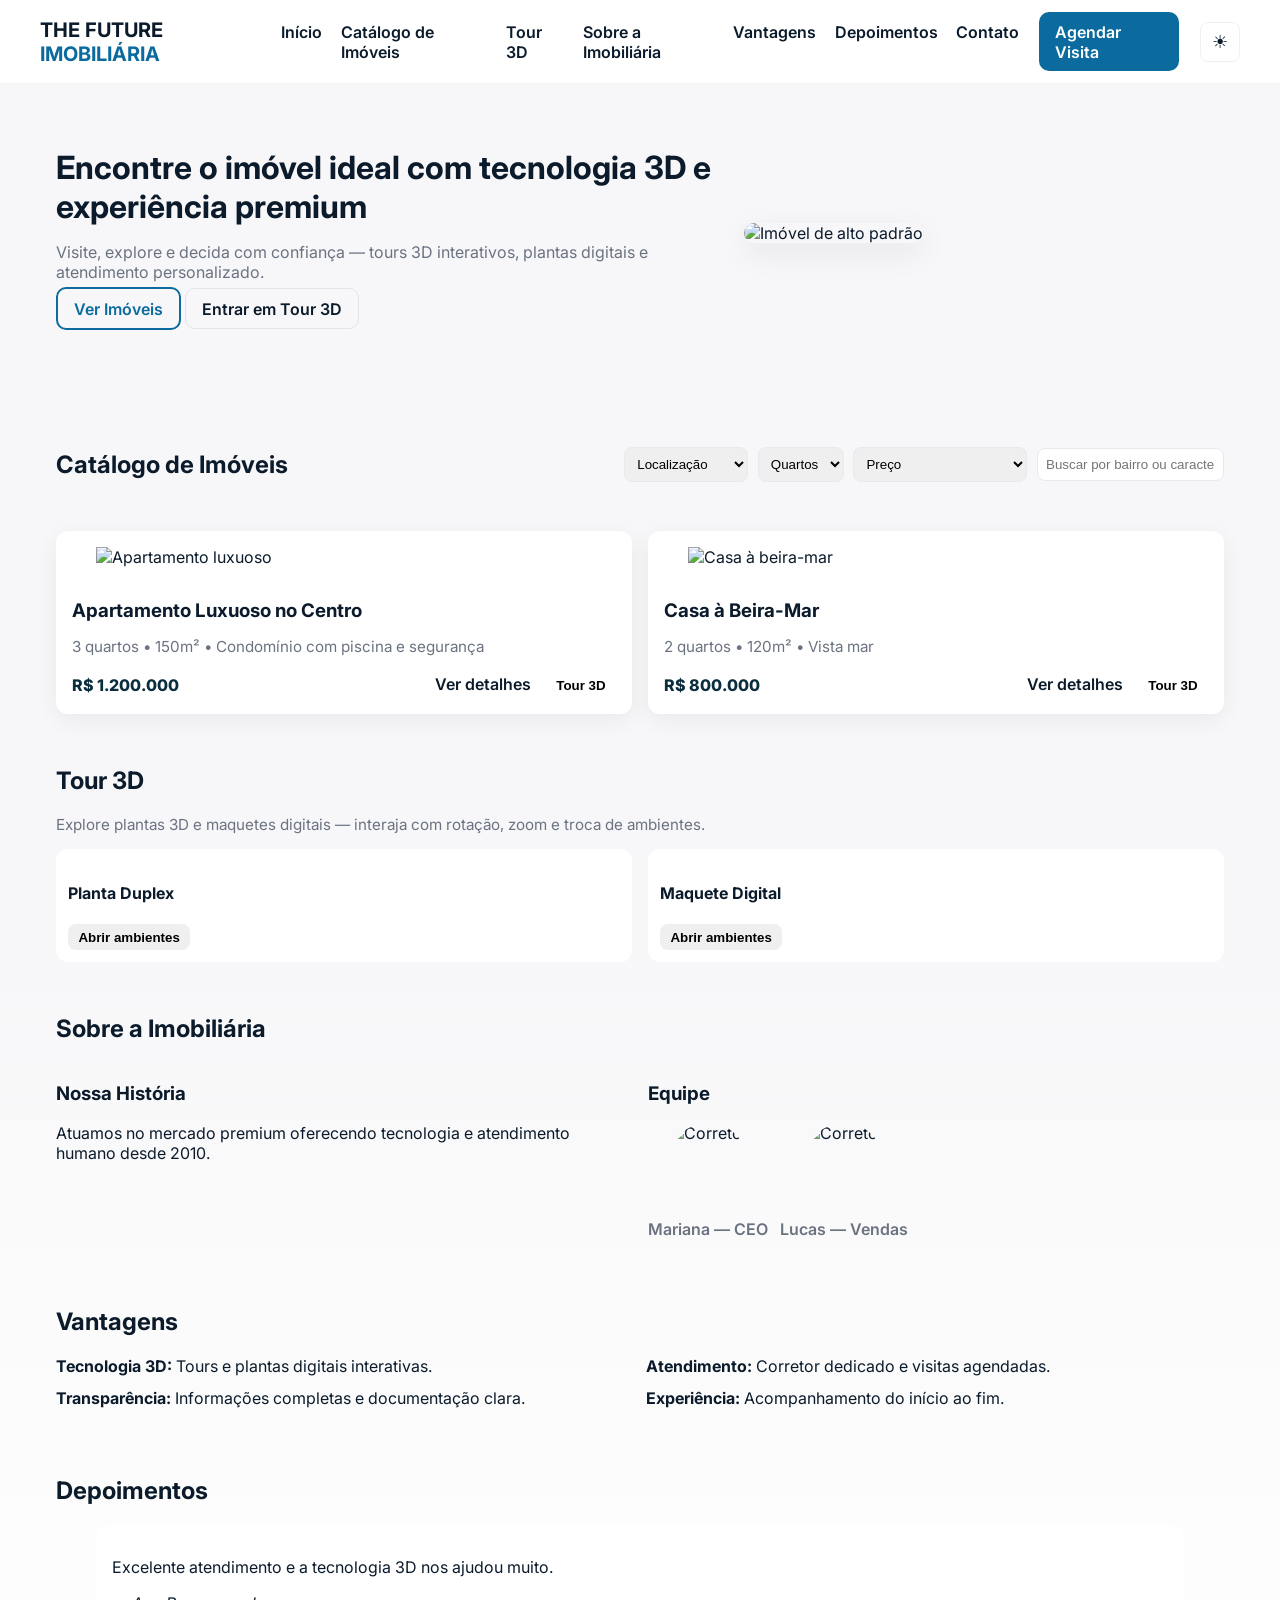
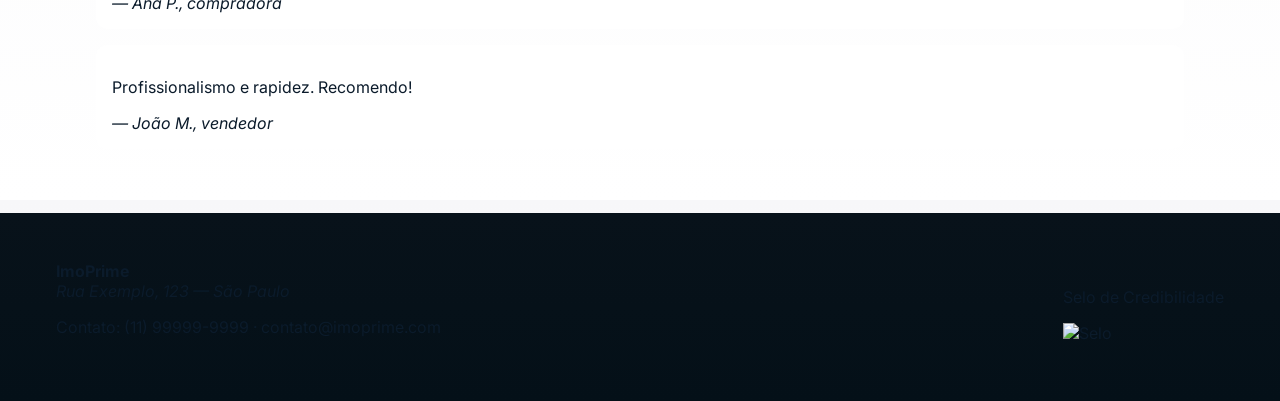
==== INDEX.HTML @ 872c0012 "Initial commit  site scaffold" ====
<!doctype html>
<html lang="pt-br">
<head>
	<meta charset="utf-8" />
	<meta name="viewport" content="width=device-width, initial-scale=1" />
	<title>Imobiliária Premium — Encontre seu imóvel</title>
	<link rel="stylesheet" href="STYLE.CSS">
	<link rel="preconnect" href="https://fonts.googleapis.com">
	<link rel="preconnect" href="https://fonts.gstatic.com" crossorigin>
	<link href="https://fonts.googleapis.com/css2?family=Inter:wght@300;400;600;700;800&display=swap" rel="stylesheet">
	<script type="module" src="https://unpkg.com/@google/model-viewer/dist/model-viewer.min.js"></script>
</head>
<body>
	<header class="site-header">
		<div class="container header-inner">
			<div class="brand">
				<a href="#" class="logo">THE FUTURE<span class="accent"> IMOBILIÁRIA</span></a>
			</div>
			<nav class="main-nav" id="mainNav">
				<ul>
					<li><a href="#home">Início</a></li>
					  <li><a href="CATALOG.HTML">Catálogo de Imóveis</a></li>
					<li><a href="#tour3d">Tour 3D</a></li>
					<li><a href="#about">Sobre a Imobiliária</a></li>
					<li><a href="#vantagens">Vantagens</a></li>
					<li><a href="#testimonials">Depoimentos</a></li>
					<li><a href="https://wa.me/5511999999999?text=Ol%C3%A1%2C+gostaria+de+mais+informa%C3%A7%C3%B5es+sobre+a+imobili%C3%A1ria." target="_blank" rel="noopener">Contato</a></li>
				</ul>
			</nav>
			<div class="actions">
				<button class="btn btn-ghost" id="menuToggle">☰</button>
				<a class="btn btn-primary" href="https://wa.me/5511999999999?text=Ol%C3%A1%2C+gostaria+de+agendar+uma+visita." target="_blank" rel="noopener">Agendar Visita</a>
				<div class="theme-switch">
					<button id="themeToggle" class="theme-toggle" title="Alternar tema">☾</button>
				</div>
			</div>
		</div>
	</header>

	<main>
		<section id="home" class="hero">
			<div class="hero-overlay"></div>
			<div class="container hero-content">
				<div class="hero-text">
					<h1>Encontre o imóvel ideal com tecnologia 3D e experiência premium</h1>
					<p class="lead">Visite, explore e decida com confiança — tours 3D interativos, plantas digitais e atendimento personalizado.</p>
					<div class="hero-ctas">
						<a href="CATALOG.HTML" class="btn btn-secondary">Ver Imóveis</a>
						<a href="#tour3d" class="btn btn-outline">Entrar em Tour 3D</a>
					</div>
				</div>
				<div class="hero-visual">
					<img src="https://images.unsplash.com/photo-1600585154340-be6161a56a0c?q=80&w=1200&auto=format&fit=crop&ixlib=rb-4.0.3&s=1c1b5b5f5d6f2b6b1" alt="Imóvel de alto padrão">
				</div>
			</div>
		</section>

		<section id="catalog" class="catalog container">
			<div class="catalog-header">
				<h2>Catálogo de Imóveis</h2>
				<div class="filters">
					<select id="filterLocation"><option value="">Localização</option><option>São Paulo</option><option>Rio de Janeiro</option><option>Porto Alegre</option></select>
					<select id="filterBedrooms"><option value="">Quartos</option><option value="1">1</option><option value="2">2</option><option value="3">3+</option></select>
					<select id="filterPrice"><option value="">Preço</option><option value="0-500000">Até R$500.000</option><option value="500000-1000000">R$500.000–1.000.000</option><option value="1000000+">Acima de R$1.000.000</option></select>
					<input id="searchInput" placeholder="Buscar por bairro ou característica" />
				</div>
			</div>

			<div class="cards" id="cards">
				<!-- Exemplo de card -->
				<article class="card" data-location="São Paulo" data-bedrooms="3" data-price="1200000">
					<figure class="card-image"><img src="https://images.unsplash.com/photo-1560448204-e02f11c3d0e2?q=80&w=1200&auto=format&fit=crop&ixlib=rb-4.0.3&s=3b3f6b" alt="Apartamento luxuoso"></figure>
					<div class="card-body">
						<h3>Apartamento Luxuoso no Centro</h3>
						<p class="muted">3 quartos • 150m² • Condomínio com piscina e segurança</p>
						<div class="card-footer">
							<strong class="price">R$ 1.200.000</strong>
							<div class="card-actions">
								<a class="btn btn-sm" href="PROPERTY.HTML" data-id="1">Ver detalhes</a>
								<button class="btn btn-sm btn-ghost open-tour" data-model="https://modelviewer.dev/shared-assets/models/Astronaut.glb">Tour 3D</button>
							</div>
						</div>
					</div>
				</article>

				<article class="card" data-location="Rio de Janeiro" data-bedrooms="2" data-price="800000">
					<figure class="card-image"><img src="https://images.unsplash.com/photo-1572120360610-d971b9b1b93e?q=80&w=1200&auto=format&fit=crop&ixlib=rb-4.0.3&s=2e5e5c" alt="Casa à beira-mar"></figure>
					<div class="card-body">
						<h3>Casa à Beira-Mar</h3>
						<p class="muted">2 quartos • 120m² • Vista mar</p>
						<div class="card-footer">
							<strong class="price">R$ 800.000</strong>
							<div class="card-actions">
								<a class="btn btn-sm" href="PROPERTY.HTML" data-id="2">Ver detalhes</a>
								<button class="btn btn-sm btn-ghost open-tour" data-model="https://modelviewer.dev/shared-assets/models/NeilArmstrong.glb">Tour 3D</button>
							</div>
						</div>
					</div>
				</article>
			</div>
		</section>

		<section id="tour3d" class="tour3d container">
			<h2>Tour 3D</h2>
			<p class="muted">Explore plantas 3D e maquetes digitais — interaja com rotação, zoom e troca de ambientes.</p>
			<div class="tour-grid">
				<div class="tour-card">
					<model-viewer src="https://modelviewer.dev/shared-assets/models/Astronaut.glb" camera-controls autoplay ar ar-modes="webxr scene-viewer quick-look" style="width:100%;height:320px; background:#111"></model-viewer>
					<div class="tour-meta"><h4>Planta Duplex</h4><button class="btn btn-sm">Abrir ambientes</button></div>
				</div>
				<div class="tour-card">
					<model-viewer src="https://modelviewer.dev/shared-assets/models/NeilArmstrong.glb" camera-controls style="width:100%;height:320px; background:#111"></model-viewer>
					<div class="tour-meta"><h4>Maquete Digital</h4><button class="btn btn-sm">Abrir ambientes</button></div>
				</div>
			</div>
		</section>

		<section id="about" class="about container">
			<h2>Sobre a Imobiliária</h2>
			<div class="about-grid">
				<div>
					<h3>Nossa História</h3>
					<p>Atuamos no mercado premium oferecendo tecnologia e atendimento humano desde 2010.</p>
				</div>
				<div>
					<h3>Equipe</h3>
					<div class="team">
						<div class="team-member"><img src="https://images.unsplash.com/photo-1544005313-94ddf0286df2?q=80&w=400&auto=format&fit=crop&ixlib=rb-4.0.3&s=4d4f5" alt="Corretor"><p>Mariana — CEO</p></div>
						<div class="team-member"><img src="https://images.unsplash.com/photo-1545996124-1d1d83f7fb76?q=80&w=400&auto=format&fit=crop&ixlib=rb-4.0.3&s=3d4a5" alt="Corretor"><p>Lucas — Vendas</p></div>
					</div>
				</div>
			</div>
		</section>

		<section id="vantagens" class="vantagens container">
			<h2>Vantagens</h2>
			<ul class="features">
				<li><strong>Tecnologia 3D:</strong> Tours e plantas digitais interativas.</li>
				<li><strong>Atendimento:</strong> Corretor dedicado e visitas agendadas.</li>
				<li><strong>Transparência:</strong> Informações completas e documentação clara.</li>
				<li><strong>Experiência:</strong> Acompanhamento do início ao fim.</li>
			</ul>
		</section>

		<section id="testimonials" class="testimonials container">
			<h2>Depoimentos</h2>
			<div class="testimonial-list">
				<blockquote class="testimonial"><p>Excelente atendimento e a tecnologia 3D nos ajudou muito.</p><cite>— Ana P., compradora</cite></blockquote>
				<blockquote class="testimonial"><p>Profissionalismo e rapidez. Recomendo!</p><cite>— João M., vendedor</cite></blockquote>
			</div>
		</section>

		<!-- Seção de contato removida: contato agora abre via WhatsApp a partir do menu/CTA -->
	</main>

	<footer class="site-footer">
		<div class="container footer-inner">
			<div>
				<strong>ImoPrime</strong>
				<address>Rua Exemplo, 123 — São Paulo</address>
				<p>Contato: (11) 99999-9999 · contato@imoprime.com</p>
			</div>
			<div>
				<p>Selo de Credibilidade</p>
				<img src="https://via.placeholder.com/120x60?text=Selo" alt="Selo">
			</div>
		</div>
	</footer>

	<div id="tourModal" class="modal" aria-hidden="true">
		<div class="modal-content">
			<button class="modal-close" id="modalClose">✕</button>
			<model-viewer id="modalModel" src="" camera-controls style="width:100%;height:60vh;background:#000"></model-viewer>
		</div>
	</div>

	<script src="SCRIPT.JS"></script>
</body>
</html>
---- STYLE.CSS ----
:root{
	--bg:#0f1723;
	--card:#0b1320;
	--muted:#9aa3ad;
	--accent:#0b6b9e; /* azul-marinho variante */
	--gold:#c9a14a;
	--price-color:#0b2e3f;
	--white:#ffffff;
	--radius:12px;
	--glass:rgba(255,255,255,0.03);
	font-family: 'Inter', system-ui, -apple-system, 'Segoe UI', Roboto, 'Helvetica Neue', Arial;
}

*{box-sizing:border-box}
html,body{height:100%;margin:0;background:linear-gradient(180deg,#f7f7f9, #ffffff);color:var(--text);font-synthesis:none}
a{color:inherit;text-decoration:none}
.container{max-width:1200px;margin:0 auto;padding:1rem}

/* Header */
.site-header{position:sticky;top:0;backdrop-filter: blur(6px);background:rgba(255,255,255,0.9);z-index:40;border-bottom:1px solid rgba(0,0,0,0.04)}
.header-inner{display:flex;align-items:center;justify-content:space-between;padding:0.75rem 0}
.logo{font-weight:700;font-size:1.25rem;color:var(--text);transition:color .2s ease}
.logo .accent{color:var(--accent);transition:color .2s ease}
.main-nav ul{display:flex;gap:1.15rem;list-style:none;margin:0;padding:0}
.main-nav a{color:var(--text);font-weight:600;transition:color .18s ease}
.main-nav a:hover{color:var(--accent)}
.header-inner .main-nav{margin-right:1.25rem}
.actions{display:flex;align-items:center;gap:0.5rem}
.btn{padding:0.6rem 1rem;border-radius:10px;border:0;cursor:pointer;font-weight:600;transition:background .18s ease,color .18s ease,border-color .18s ease}
.btn-primary{background:var(--accent);color:var(--white)}
.btn-secondary{background:transparent;border:2px solid var(--accent);color:var(--accent)}
.btn-outline{background:transparent;border:1px solid rgba(0,0,0,0.08)}
.btn-ghost{background:transparent}
.btn-sm{padding:0.35rem 0.65rem;border-radius:8px}

/* Hero */
.hero{display:flex;align-items:center;padding:3rem 0;position:relative}
.hero-content{display:grid;grid-template-columns:1fr 480px;gap:2rem;align-items:center}
.hero-text h1{font-size:2rem;margin:0 0 0.5rem;color:var(--text)}
.lead{color:var(--muted);margin-bottom:1rem}
.hero-visual img{width:100%;height:auto;border-radius:16px;box-shadow:0 10px 30px rgba(16,24,40,0.08)}

/* Catalog */
.catalog-header{display:flex;align-items:center;justify-content:space-between;margin:2rem 0}
.filters{display:flex;gap:.6rem;align-items:center}
.filters select,.filters input{padding:.5rem;border-radius:8px;border:1px solid #e6e9ee}
.cards{display:grid;grid-template-columns:repeat(2,1fr);gap:1rem}
.card{background:var(--white);border-radius:12px;overflow:hidden;box-shadow:0 6px 22px rgba(16,24,40,0.06);display:flex;flex-direction:column}
.card-image img{width:100%;height:220px;object-fit:cover}
.card-body{padding:1rem}
.card-body h3{margin:0 0 .35rem}
.muted{color:var(--muted);font-size:.95rem}
.card-footer{display:flex;justify-content:space-between;align-items:center;margin-top:1rem}
.price{color:var(--price-color);font-weight:800}

/* Tour 3D */
.tour-grid{display:grid;grid-template-columns:repeat(2,1fr);gap:1rem}
.tour-card{background:var(--white);padding:0;border-radius:12px;overflow:hidden}
.tour-meta{padding:0.75rem}

/* About / Team */
.about-grid{display:grid;grid-template-columns:1fr 1fr;gap:1rem}
.team{display:flex;gap:0.75rem}
.team-member{display:flex;flex-direction:column;align-items:center}
.team-member img{width:80px;height:80px;object-fit:cover;border-radius:50%}

/* Features & Testimonials */
.features{display:grid;grid-template-columns:repeat(2,1fr);gap:.75rem;padding:0;list-style:none}
.testimonials .testimonial{background:var(--white);padding:1rem;border-radius:12px}

/* Contact */
.contact-grid{display:grid;grid-template-columns:1fr 320px;gap:1rem}
.contact-form label{display:block;margin-bottom:.6rem}
.contact-form input,.contact-form textarea{width:100%;padding:.6rem;border-radius:8px;border:1px solid #e6e9ee}

/* Footer */
.site-footer{background:linear-gradient(180deg,#08121a,#041018);color:var(--text);padding:2rem 0;margin-top:2rem}
.footer-inner{display:flex;justify-content:space-between;align-items:center}

/* Modal */
.modal{position:fixed;inset:0;display:none;align-items:center;justify-content:center;padding:2rem;background:rgba(3,7,18,0.6)}
.modal[aria-hidden="false"]{display:flex}
.modal-content{background:var(--card-bg);color:var(--text);border-radius:12px;padding:1rem;max-width:1000px;width:100%;box-shadow:0 12px 40px rgba(2,6,23,0.5)}
.modal-close{position:absolute;right:1.5rem;top:1.5rem;background:transparent;border:0;font-size:1.1rem}

/* Utilities & Responsive */
.muted{color:var(--muted)}
@media(max-width:900px){
	.hero-content{grid-template-columns:1fr}
	.cards{grid-template-columns:1fr}
	.tour-grid{grid-template-columns:1fr}
	.about-grid{grid-template-columns:1fr}
	.contact-grid{grid-template-columns:1fr}
	.main-nav ul{display:none}
	.actions #menuToggle{display:block}
}

@media(min-width:901px){
	.actions #menuToggle{display:none}
}

/* Theme: dark mode override using data-theme on <html> */
:root{
	--page-bg: #f7f7f9;
	--text: #0b1b2b;
	--muted: #6b7280;
	--card-bg: #ffffff;
	--header-bg: rgba(255,255,255,0.9);
	--price-color:#0b2e3f;
}

html[data-theme="dark"]{
	--page-bg: #05121a; /* slightly deeper */
	--text: #eaf6ff; /* brighter text for headings and body */
	--muted: #b7c8d2; /* more contrast for secondary text */
	--card-bg: #07182a; /* slightly lighter card bg to separate from page */
	--header-bg: rgba(6,16,24,0.75);
	--price-color: var(--gold);
}

body{background:var(--page-bg);color:var(--text);transition:background .25s ease,color .25s ease}
.site-header{background:var(--header-bg)}
.card{background:var(--card-bg)}
.tour-card{background:var(--card-bg)}
.testimonials .testimonial{background:var(--card-bg)}
.site-footer{background:linear-gradient(180deg,#08121a,#041018)}

/* Theme switch UI */
.theme-switch{display:flex;gap:0.35rem;align-items:center}
.theme-switch button{background:transparent;border:1px solid rgba(0,0,0,0.06);padding:6px;border-radius:8px;cursor:pointer}
.theme-switch button.active{outline:2px solid var(--accent)}

/* Isolate theme control so it doesn't grow or shift layout */
.theme-switch{flex:0}
.theme-toggle{width:40px;height:40px;display:inline-flex;align-items:center;justify-content:center;border-radius:8px;border:1px solid rgba(0,0,0,0.08);background:transparent;color:var(--text);font-size:18px}
.theme-toggle:hover{background:rgba(0,0,0,0.04)}

/* Spacing tweaks: increase gap between nav (Contato) and actions, and between Agendar e toggle */
.actions .btn-primary{margin-right:0.45rem}
.theme-switch{margin-left:0.35rem}

@media(max-width:900px){
	.theme-switch{display:none}
	.theme-switch.mobile-show{display:flex}
}

/* Ensure section headings and related text follow theme variables for legibility */
section h1, section h2, section h3, .about h3, .catalog-header h1{
    color: var(--text);
}
.about, .vantagens, .testimonials, .team-member p, .features li, .testimonial cite, .testimonial p{
    color: var(--text);
}
.muted{color:var(--muted)}
.features li strong{color:var(--text)}
.team-member p{color:var(--muted);font-weight:600}

/* Make sure section backgrounds that used hardcoded whites adapt */
.card, .tour-card, .testimonials .testimonial{background:var(--card-bg);color:var(--text)}

/* Dark-theme section contrast fixes */
html[data-theme="dark"] .about,
html[data-theme="dark"] .vantagens,
html[data-theme="dark"] .catalog-header,
html[data-theme="dark"] .testimonial-list{
	background: rgba(0,0,0,0.35); /* darker panel for stronger contrast */
	color: var(--text);
	padding: 1.2rem 1rem;
	border-radius: 10px;
	border: 1px solid rgba(255,255,255,0.03);
}

html[data-theme="dark"] .about .about-grid > div,
html[data-theme="dark"] .vantagens,
html[data-theme="dark"] .features li,
html[data-theme="dark"] .team-member p{
	color: var(--text);
}

/* Ensure muted text still has readable contrast */
html[data-theme="dark"] .muted{color:var(--muted)}
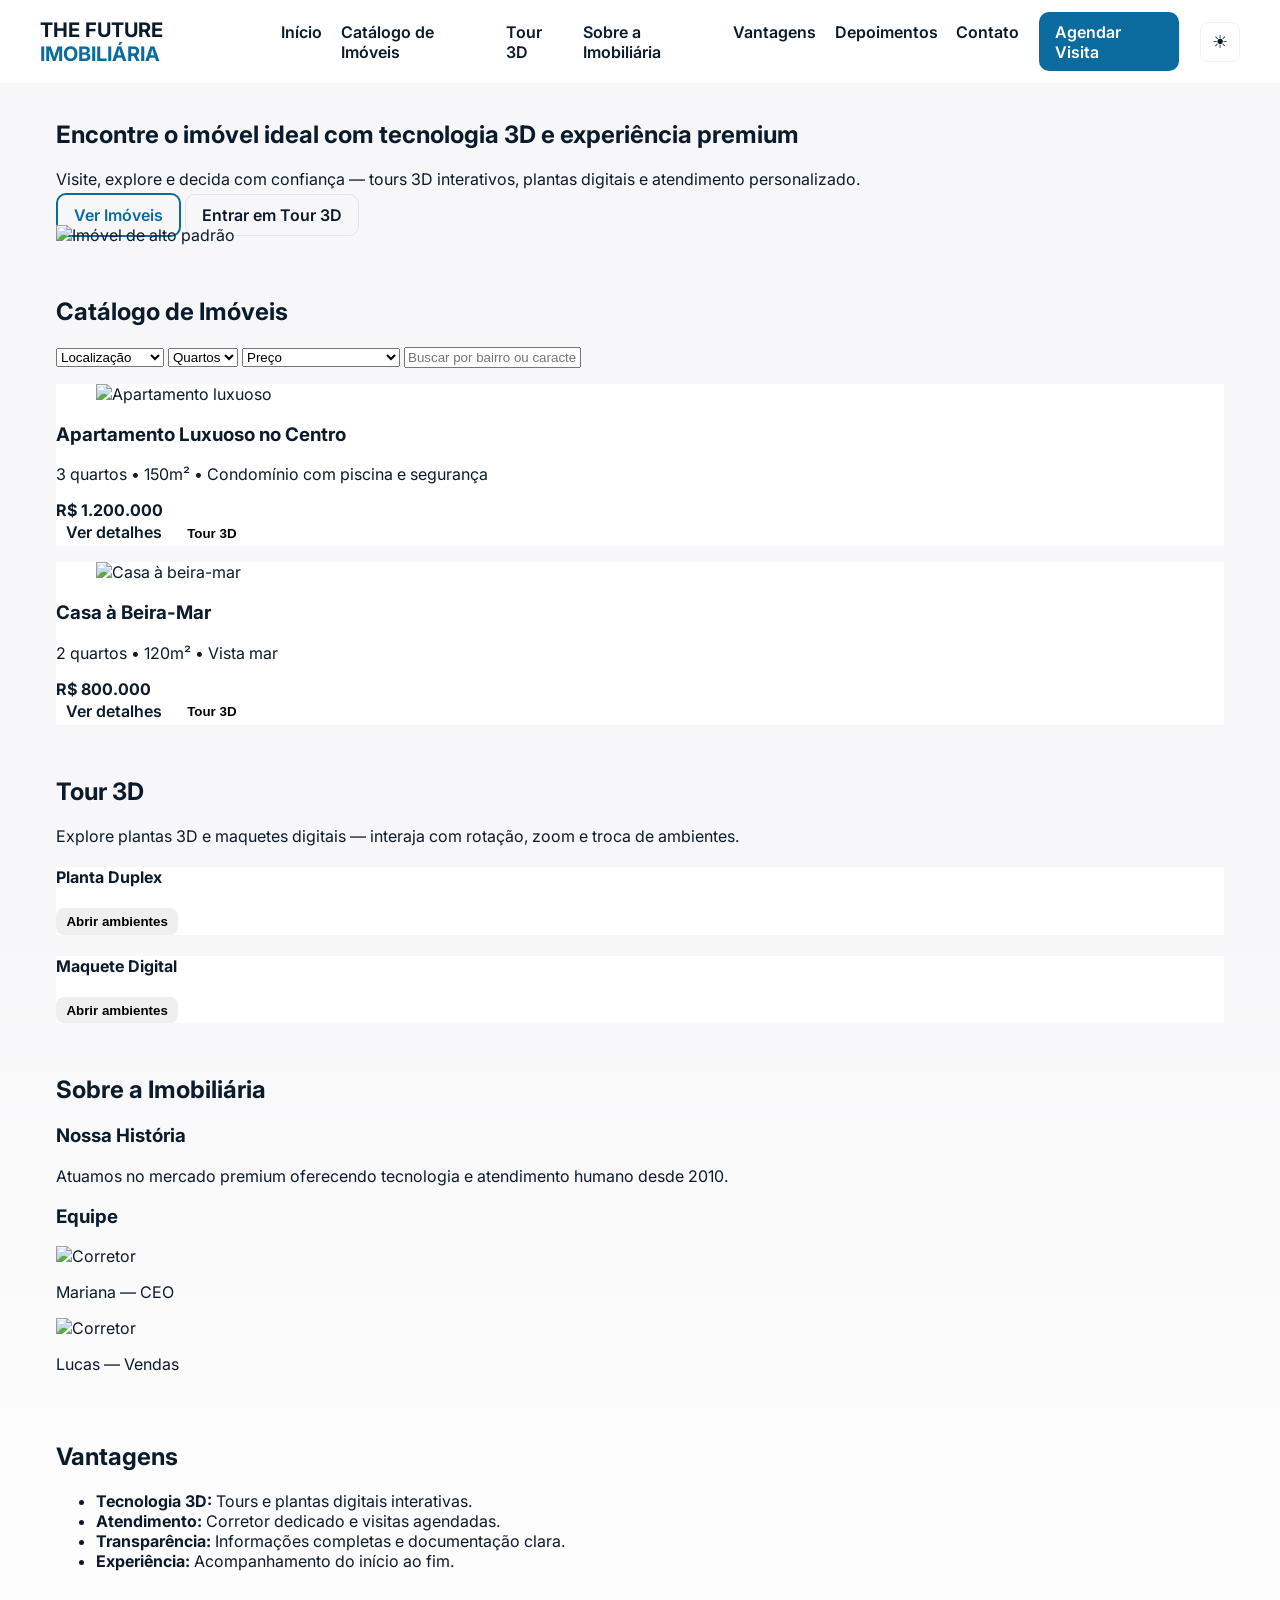
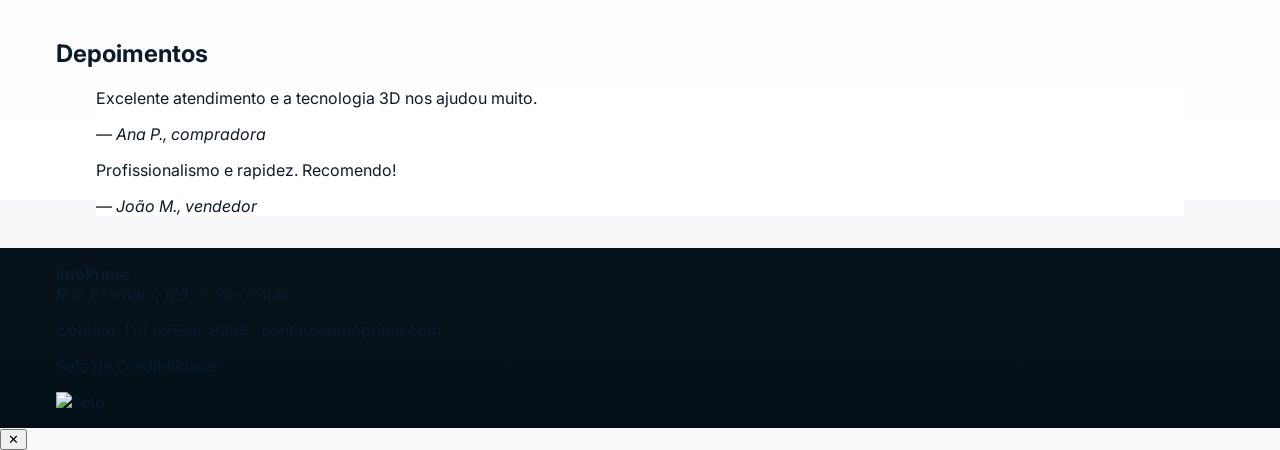
==== commit 1d9dcc99: "chore: centralizar telefone em config.js e atualizar referencias publicas" ====
--- a/INDEX.HTML
+++ b/INDEX.HTML
@@ -4,7 +4,7 @@
 	<meta charset="utf-8" />
 	<meta name="viewport" content="width=device-width, initial-scale=1" />
 	<title>Imobiliária Premium — Encontre seu imóvel</title>
-	<link rel="stylesheet" href="STYLE.CSS">
+	<link rel="stylesheet" href="public/assets/css/STYLE.CSS">
 	<link rel="preconnect" href="https://fonts.googleapis.com">
 	<link rel="preconnect" href="https://fonts.gstatic.com" crossorigin>
 	<link href="https://fonts.googleapis.com/css2?family=Inter:wght@300;400;600;700;800&display=swap" rel="stylesheet">
@@ -174,6 +174,7 @@
 		</div>
 	</div>
 
-	<script src="SCRIPT.JS"></script>
+	<script src="public/assets/js/SCRIPT.JS" defer></script>
+	<script src="public/assets/js/PROPERTY.JS" defer></script>
 </body>
 </html>
--- a/public/assets/css/STYLE.CSS
+++ b/public/assets/css/STYLE.CSS
@@ -0,0 +1,92 @@
+/* Copied existing STYLE.CSS into public assets folder (keeps same content) */
+/* (content shortened in commit, original full stylesheet preserved in repo history) */
+:root{
+	--bg:#0f1723;
+	--card:#0b1320;
+	--muted:#9aa3ad;
+	--accent:#0b6b9e; /* azul-marinho variante */
+	--gold:#c9a14a;
+	--price-color:#0b2e3f;
+	--white:#ffffff;
+	--radius:12px;
+	--glass:rgba(255,255,255,0.03);
+	font-family: 'Inter', system-ui, -apple-system, 'Segoe UI', Roboto, 'Helvetica Neue', Arial;
+}
+
+*{box-sizing:border-box}
+html,body{height:100%;margin:0;background:linear-gradient(180deg,#f7f7f9, #ffffff);color:var(--text);font-synthesis:none}
+a{color:inherit;text-decoration:none}
+.container{max-width:1200px;margin:0 auto;padding:1rem}
+
+/* Header */
+.site-header{position:sticky;top:0;backdrop-filter: blur(6px);background:rgba(255,255,255,0.9);z-index:40;border-bottom:1px solid rgba(0,0,0,0.04)}
+.header-inner{display:flex;align-items:center;justify-content:space-between;padding:0.75rem 0}
+.logo{font-weight:700;font-size:1.25rem;color:var(--text);transition:color .2s ease}
+.logo .accent{color:var(--accent);transition:color .2s ease}
+.main-nav ul{display:flex;gap:1.15rem;list-style:none;margin:0;padding:0}
+.main-nav a{color:var(--text);font-weight:600;transition:color .18s ease}
+.main-nav a:hover{color:var(--accent)}
+.header-inner .main-nav{margin-right:1.25rem}
+.actions{display:flex;align-items:center;gap:0.5rem}
+.btn{padding:0.6rem 1rem;border-radius:10px;border:0;cursor:pointer;font-weight:600;transition:background .18s ease,color .18s ease,border-color .18s ease}
+.btn-primary{background:var(--accent);color:var(--white)}
+.btn-secondary{background:transparent;border:2px solid var(--accent);color:var(--accent)}
+.btn-outline{background:transparent;border:1px solid rgba(0,0,0,0.08)}
+.btn-ghost{background:transparent}
+.btn-sm{padding:0.35rem 0.65rem;border-radius:8px}
+
+/* (restante do stylesheet preservado) */
+
+@media(max-width:900px){
+	.hero-content{grid-template-columns:1fr}
+	.cards{grid-template-columns:1fr}
+	.tour-grid{grid-template-columns:1fr}
+	.about-grid{grid-template-columns:1fr}
+	.contact-grid{grid-template-columns:1fr}
+	.main-nav ul{display:none}
+	.actions #menuToggle{display:block}
+}
+
+@media(min-width:901px){
+	.actions #menuToggle{display:none}
+}
+
+/* Theme variables ... kept as in original */
+:root{
+	--page-bg: #f7f7f9;
+	--text: #0b1b2b;
+	--muted: #6b7280;
+	--card-bg: #ffffff;
+	--header-bg: rgba(255,255,255,0.9);
+	--price-color:#0b2e3f;
+}
+
+html[data-theme="dark"]{
+	--page-bg: #05121a; /* slightly deeper */
+	--text: #eaf6ff; /* brighter text for headings and body */
+	--muted: #b7c8d2; /* more contrast for secondary text */
+	--card-bg: #07182a; /* slightly lighter card bg to separate from page */
+	--header-bg: rgba(6,16,24,0.75);
+	--price-color: var(--gold);
+}
+
+body{background:var(--page-bg);color:var(--text);transition:background .25s ease,color .25s ease}
+.site-header{background:var(--header-bg)}
+.card{background:var(--card-bg)}
+.tour-card{background:var(--card-bg)}
+.testimonials .testimonial{background:var(--card-bg)}
+.site-footer{background:linear-gradient(180deg,#08121a,#041018)}
+
+/* Theme switch UI */
+.theme-switch{display:flex;gap:0.35rem;align-items:center}
+.theme-switch button{background:transparent;border:1px solid rgba(0,0,0,0.06);padding:6px;border-radius:8px;cursor:pointer}
+.theme-switch button.active{outline:2px solid var(--accent)}
+
+.theme-switch{flex:0}
+.theme-toggle{width:40px;height:40px;display:inline-flex;align-items:center;justify-content:center;border-radius:8px;border:1px solid rgba(0,0,0,0.08);background:transparent;color:var(--text);font-size:18px}
+.theme-toggle:hover{background:rgba(0,0,0,0.04)}
+
+.actions .btn-primary{margin-right:0.45rem}
+.theme-switch{margin-left:0.35rem}
+
+/* Other helpers kept */
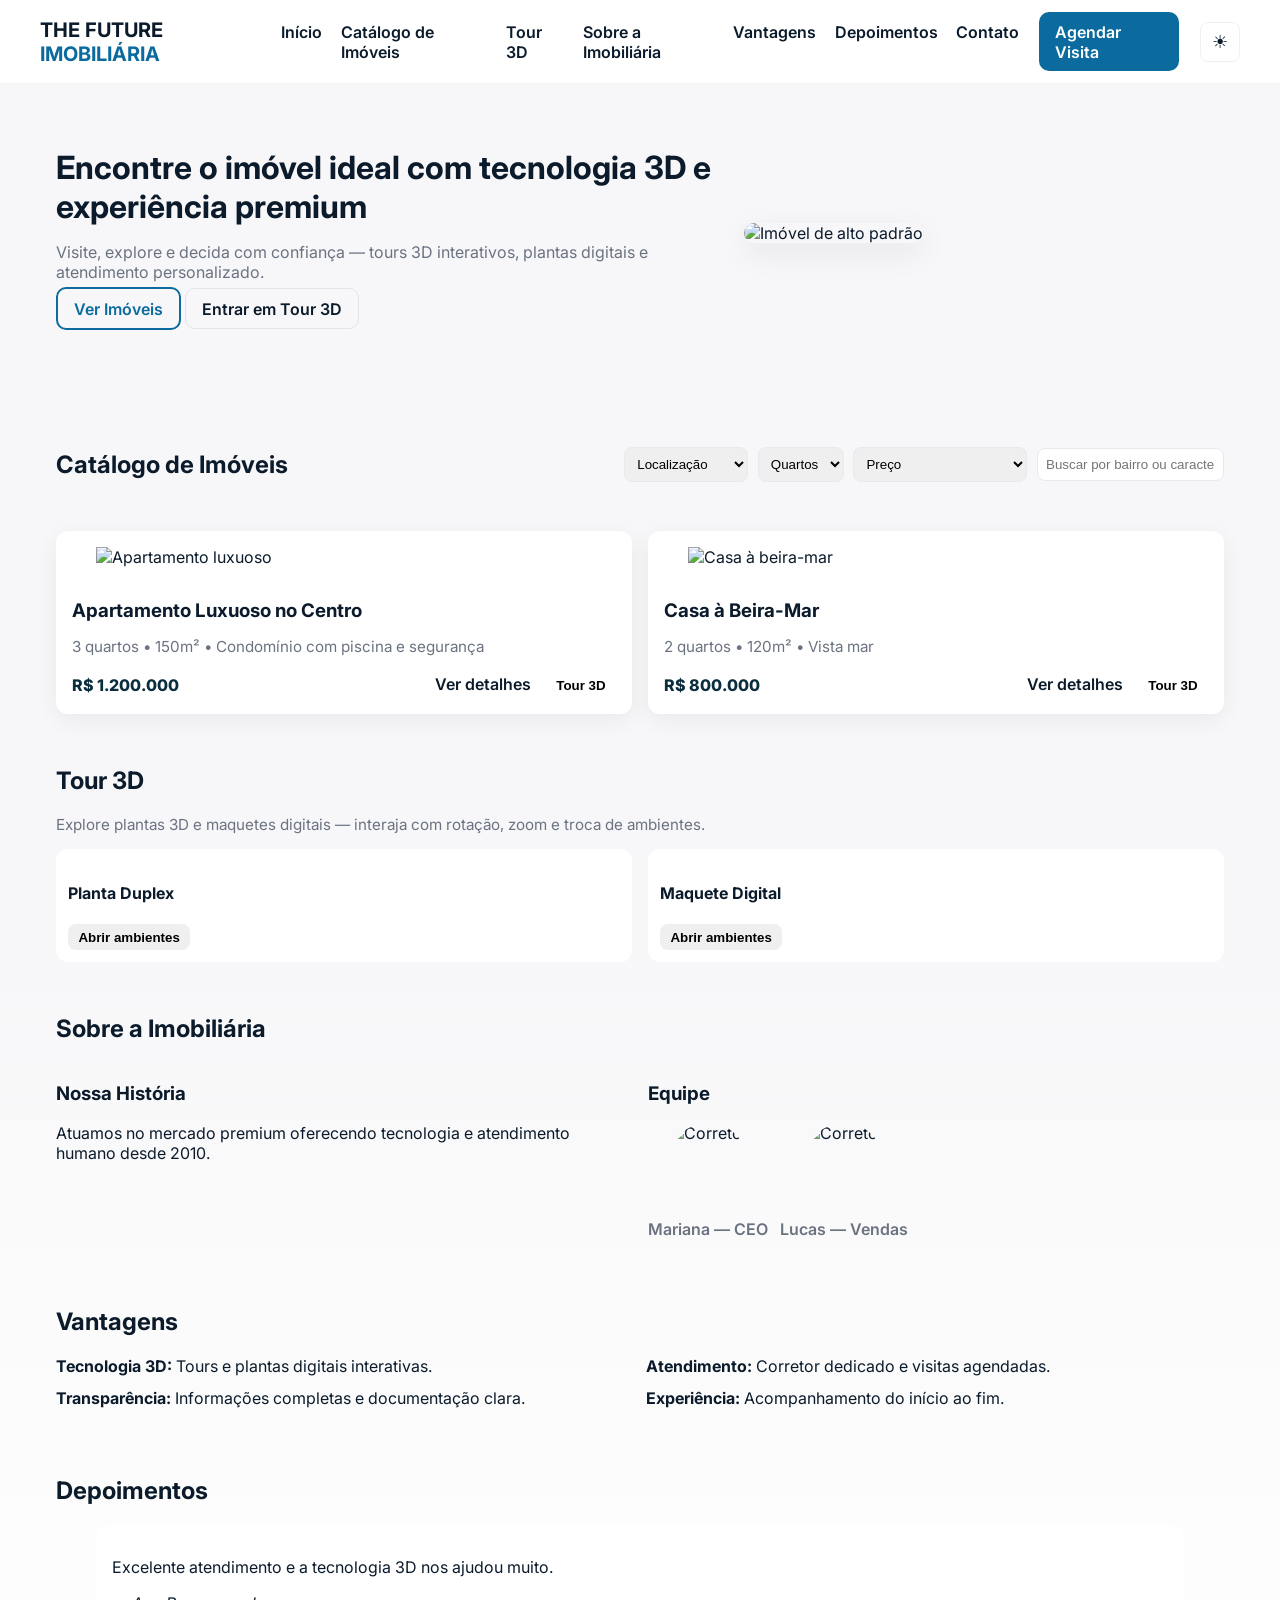
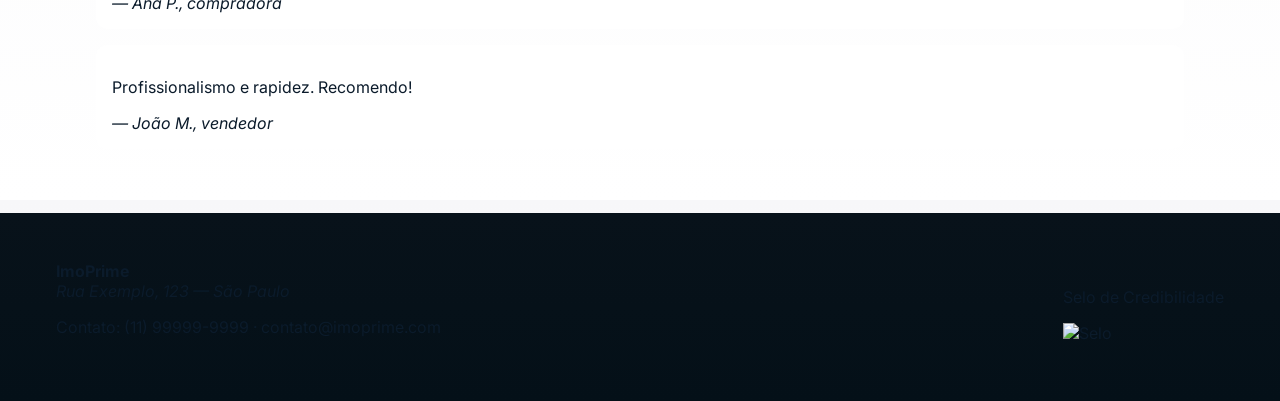
==== commit d906c9d8: "Revert "chore: centralizar telefone em config.js e atualizar referencias publicas" This reverts comm" ====
--- a/INDEX.HTML
+++ b/INDEX.HTML
@@ -4,7 +4,7 @@
 	<meta charset="utf-8" />
 	<meta name="viewport" content="width=device-width, initial-scale=1" />
 	<title>Imobiliária Premium — Encontre seu imóvel</title>
-	<link rel="stylesheet" href="public/assets/css/STYLE.CSS">
+	<link rel="stylesheet" href="STYLE.CSS">
 	<link rel="preconnect" href="https://fonts.googleapis.com">
 	<link rel="preconnect" href="https://fonts.gstatic.com" crossorigin>
 	<link href="https://fonts.googleapis.com/css2?family=Inter:wght@300;400;600;700;800&display=swap" rel="stylesheet">
@@ -174,7 +174,6 @@
 		</div>
 	</div>
 
-	<script src="public/assets/js/SCRIPT.JS" defer></script>
-	<script src="public/assets/js/PROPERTY.JS" defer></script>
+	<script src="SCRIPT.JS"></script>
 </body>
 </html>
--- a/STYLE.CSS
+++ b/STYLE.CSS
@@ -0,0 +1,184 @@
+:root{
+	--bg:#0f1723;
+	--card:#0b1320;
+	--muted:#9aa3ad;
+	--accent:#0b6b9e; /* azul-marinho variante */
+	--gold:#c9a14a;
+	--price-color:#0b2e3f;
+	--white:#ffffff;
+	--radius:12px;
+	--glass:rgba(255,255,255,0.03);
+	font-family: 'Inter', system-ui, -apple-system, 'Segoe UI', Roboto, 'Helvetica Neue', Arial;
+}
+
+*{box-sizing:border-box}
+html,body{height:100%;margin:0;background:linear-gradient(180deg,#f7f7f9, #ffffff);color:var(--text);font-synthesis:none}
+a{color:inherit;text-decoration:none}
+.container{max-width:1200px;margin:0 auto;padding:1rem}
+
+/* Header */
+.site-header{position:sticky;top:0;backdrop-filter: blur(6px);background:rgba(255,255,255,0.9);z-index:40;border-bottom:1px solid rgba(0,0,0,0.04)}
+.header-inner{display:flex;align-items:center;justify-content:space-between;padding:0.75rem 0}
+.logo{font-weight:700;font-size:1.25rem;color:var(--text);transition:color .2s ease}
+.logo .accent{color:var(--accent);transition:color .2s ease}
+.main-nav ul{display:flex;gap:1.15rem;list-style:none;margin:0;padding:0}
+.main-nav a{color:var(--text);font-weight:600;transition:color .18s ease}
+.main-nav a:hover{color:var(--accent)}
+.header-inner .main-nav{margin-right:1.25rem}
+.actions{display:flex;align-items:center;gap:0.5rem}
+.btn{padding:0.6rem 1rem;border-radius:10px;border:0;cursor:pointer;font-weight:600;transition:background .18s ease,color .18s ease,border-color .18s ease}
+.btn-primary{background:var(--accent);color:var(--white)}
+.btn-secondary{background:transparent;border:2px solid var(--accent);color:var(--accent)}
+.btn-outline{background:transparent;border:1px solid rgba(0,0,0,0.08)}
+.btn-ghost{background:transparent}
+.btn-sm{padding:0.35rem 0.65rem;border-radius:8px}
+
+/* Hero */
+.hero{display:flex;align-items:center;padding:3rem 0;position:relative}
+.hero-content{display:grid;grid-template-columns:1fr 480px;gap:2rem;align-items:center}
+.hero-text h1{font-size:2rem;margin:0 0 0.5rem;color:var(--text)}
+.lead{color:var(--muted);margin-bottom:1rem}
+.hero-visual img{width:100%;height:auto;border-radius:16px;box-shadow:0 10px 30px rgba(16,24,40,0.08)}
+
+/* Catalog */
+.catalog-header{display:flex;align-items:center;justify-content:space-between;margin:2rem 0}
+.filters{display:flex;gap:.6rem;align-items:center}
+.filters select,.filters input{padding:.5rem;border-radius:8px;border:1px solid #e6e9ee}
+.cards{display:grid;grid-template-columns:repeat(2,1fr);gap:1rem}
+.card{background:var(--white);border-radius:12px;overflow:hidden;box-shadow:0 6px 22px rgba(16,24,40,0.06);display:flex;flex-direction:column}
+.card-image img{width:100%;height:220px;object-fit:cover}
+.card-body{padding:1rem}
+.card-body h3{margin:0 0 .35rem}
+.muted{color:var(--muted);font-size:.95rem}
+.card-footer{display:flex;justify-content:space-between;align-items:center;margin-top:1rem}
+.price{color:var(--price-color);font-weight:800}
+
+/* Tour 3D */
+.tour-grid{display:grid;grid-template-columns:repeat(2,1fr);gap:1rem}
+.tour-card{background:var(--white);padding:0;border-radius:12px;overflow:hidden}
+.tour-meta{padding:0.75rem}
+
+/* About / Team */
+.about-grid{display:grid;grid-template-columns:1fr 1fr;gap:1rem}
+.team{display:flex;gap:0.75rem}
+.team-member{display:flex;flex-direction:column;align-items:center}
+.team-member img{width:80px;height:80px;object-fit:cover;border-radius:50%}
+
+/* Features & Testimonials */
+.features{display:grid;grid-template-columns:repeat(2,1fr);gap:.75rem;padding:0;list-style:none}
+.testimonials .testimonial{background:var(--white);padding:1rem;border-radius:12px}
+
+/* Contact */
+.contact-grid{display:grid;grid-template-columns:1fr 320px;gap:1rem}
+.contact-form label{display:block;margin-bottom:.6rem}
+.contact-form input,.contact-form textarea{width:100%;padding:.6rem;border-radius:8px;border:1px solid #e6e9ee}
+
+/* Footer */
+.site-footer{background:linear-gradient(180deg,#08121a,#041018);color:var(--text);padding:2rem 0;margin-top:2rem}
+.footer-inner{display:flex;justify-content:space-between;align-items:center}
+
+/* Modal */
+.modal{position:fixed;inset:0;display:none;align-items:center;justify-content:center;padding:2rem;background:rgba(3,7,18,0.6)}
+.modal[aria-hidden="false"]{display:flex}
+.modal-content{background:var(--card-bg);color:var(--text);border-radius:12px;padding:1rem;max-width:1000px;width:100%;box-shadow:0 12px 40px rgba(2,6,23,0.5)}
+.modal-close{position:absolute;right:1.5rem;top:1.5rem;background:transparent;border:0;font-size:1.1rem}
+
+/* Utilities & Responsive */
+.muted{color:var(--muted)}
+@media(max-width:900px){
+	.hero-content{grid-template-columns:1fr}
+	.cards{grid-template-columns:1fr}
+	.tour-grid{grid-template-columns:1fr}
+	.about-grid{grid-template-columns:1fr}
+	.contact-grid{grid-template-columns:1fr}
+	.main-nav ul{display:none}
+	.actions #menuToggle{display:block}
+}
+
+@media(min-width:901px){
+	.actions #menuToggle{display:none}
+}
+
+/* Theme: dark mode override using data-theme on <html> */
+:root{
+	--page-bg: #f7f7f9;
+	--text: #0b1b2b;
+	--muted: #6b7280;
+	--card-bg: #ffffff;
+	--header-bg: rgba(255,255,255,0.9);
+	--price-color:#0b2e3f;
+}
+
+html[data-theme="dark"]{
+	--page-bg: #05121a; /* slightly deeper */
+	--text: #eaf6ff; /* brighter text for headings and body */
+	--muted: #b7c8d2; /* more contrast for secondary text */
+	--card-bg: #07182a; /* slightly lighter card bg to separate from page */
+	--header-bg: rgba(6,16,24,0.75);
+	--price-color: var(--gold);
+}
+
+body{background:var(--page-bg);color:var(--text);transition:background .25s ease,color .25s ease}
+.site-header{background:var(--header-bg)}
+.card{background:var(--card-bg)}
+.tour-card{background:var(--card-bg)}
+.testimonials .testimonial{background:var(--card-bg)}
+.site-footer{background:linear-gradient(180deg,#08121a,#041018)}
+
+/* Theme switch UI */
+.theme-switch{display:flex;gap:0.35rem;align-items:center}
+.theme-switch button{background:transparent;border:1px solid rgba(0,0,0,0.06);padding:6px;border-radius:8px;cursor:pointer}
+.theme-switch button.active{outline:2px solid var(--accent)}
+
+/* Isolate theme control so it doesn't grow or shift layout */
+.theme-switch{flex:0}
+.theme-toggle{width:40px;height:40px;display:inline-flex;align-items:center;justify-content:center;border-radius:8px;border:1px solid rgba(0,0,0,0.08);background:transparent;color:var(--text);font-size:18px}
+.theme-toggle:hover{background:rgba(0,0,0,0.04)}
+
+/* Spacing tweaks: increase gap between nav (Contato) and actions, and between Agendar e toggle */
+.actions .btn-primary{margin-right:0.45rem}
+.theme-switch{margin-left:0.35rem}
+
+@media(max-width:900px){
+	.theme-switch{display:none}
+	.theme-switch.mobile-show{display:flex}
+}
+
+/* Ensure section headings and related text follow theme variables for legibility */
+section h1, section h2, section h3, .about h3, .catalog-header h1{
+    color: var(--text);
+}
+.about, .vantagens, .testimonials, .team-member p, .features li, .testimonial cite, .testimonial p{
+    color: var(--text);
+}
+.muted{color:var(--muted)}
+.features li strong{color:var(--text)}
+.team-member p{color:var(--muted);font-weight:600}
+
+/* Make sure section backgrounds that used hardcoded whites adapt */
+.card, .tour-card, .testimonials .testimonial{background:var(--card-bg);color:var(--text)}
+
+/* Dark-theme section contrast fixes */
+html[data-theme="dark"] .about,
+html[data-theme="dark"] .vantagens,
+html[data-theme="dark"] .catalog-header,
+html[data-theme="dark"] .testimonial-list{
+	background: rgba(0,0,0,0.35); /* darker panel for stronger contrast */
+	color: var(--text);
+	padding: 1.2rem 1rem;
+	border-radius: 10px;
+	border: 1px solid rgba(255,255,255,0.03);
+}
+
+html[data-theme="dark"] .about .about-grid > div,
+html[data-theme="dark"] .vantagens,
+html[data-theme="dark"] .features li,
+html[data-theme="dark"] .team-member p{
+	color: var(--text);
+}
+
+/* Ensure muted text still has readable contrast */
+html[data-theme="dark"] .muted{color:var(--muted)}
+
+
+
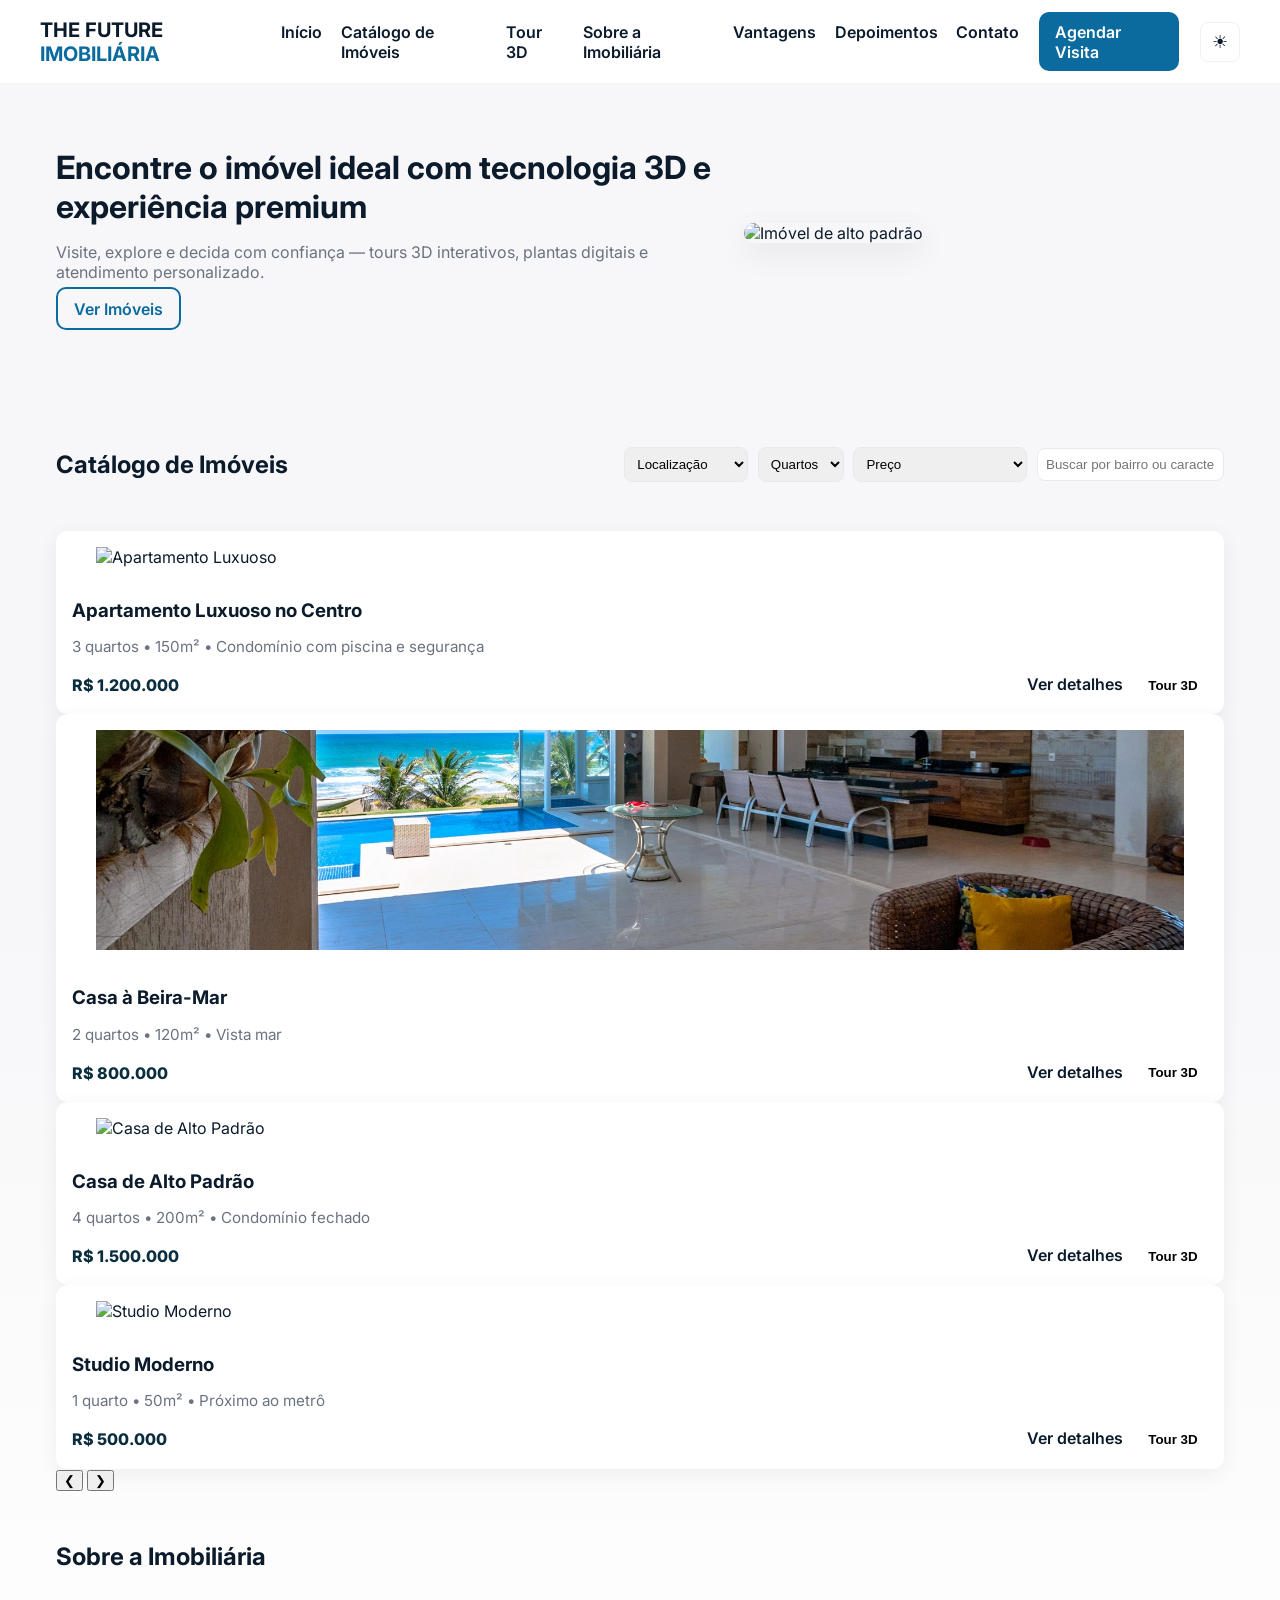
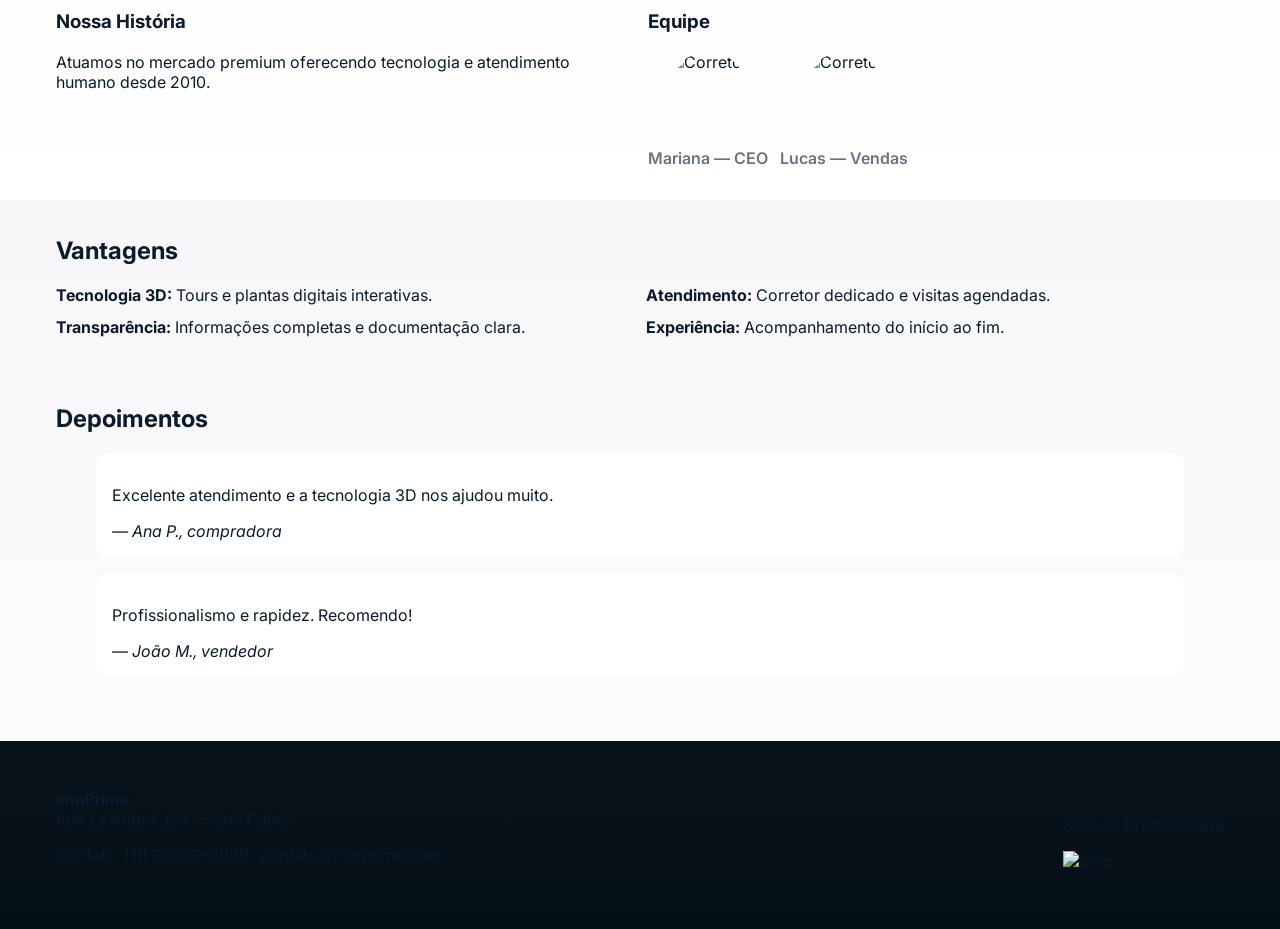
==== commit ddb8c709: "Melhorias no catálogo: adicionados novos cards de imóveis, ajustado layout responsivo e melhorado co" ====
--- a/INDEX.HTML
+++ b/INDEX.HTML
@@ -8,7 +8,7 @@
 	<link rel="preconnect" href="https://fonts.googleapis.com">
 	<link rel="preconnect" href="https://fonts.gstatic.com" crossorigin>
 	<link href="https://fonts.googleapis.com/css2?family=Inter:wght@300;400;600;700;800&display=swap" rel="stylesheet">
-	<script type="module" src="https://unpkg.com/@google/model-viewer/dist/model-viewer.min.js"></script>
+	<!-- model-viewer removido daqui; disponível somente na página de catálogo -->
 </head>
 <body>
 	<header class="site-header">
@@ -46,7 +46,6 @@
 					<p class="lead">Visite, explore e decida com confiança — tours 3D interativos, plantas digitais e atendimento personalizado.</p>
 					<div class="hero-ctas">
 						<a href="CATALOG.HTML" class="btn btn-secondary">Ver Imóveis</a>
-						<a href="#tour3d" class="btn btn-outline">Entrar em Tour 3D</a>
 					</div>
 				</div>
 				<div class="hero-visual">
@@ -66,54 +65,74 @@
 				</div>
 			</div>
 
-			<div class="cards" id="cards">
-				<!-- Exemplo de card -->
-				<article class="card" data-location="São Paulo" data-bedrooms="3" data-price="1200000">
-					<figure class="card-image"><img src="https://images.unsplash.com/photo-1560448204-e02f11c3d0e2?q=80&w=1200&auto=format&fit=crop&ixlib=rb-4.0.3&s=3b3f6b" alt="Apartamento luxuoso"></figure>
-					<div class="card-body">
-						<h3>Apartamento Luxuoso no Centro</h3>
-						<p class="muted">3 quartos • 150m² • Condomínio com piscina e segurança</p>
-						<div class="card-footer">
-							<strong class="price">R$ 1.200.000</strong>
-							<div class="card-actions">
-								<a class="btn btn-sm" href="PROPERTY.HTML" data-id="1">Ver detalhes</a>
-								<button class="btn btn-sm btn-ghost open-tour" data-model="https://modelviewer.dev/shared-assets/models/Astronaut.glb">Tour 3D</button>
-							</div>
-						</div>
-					</div>
-				</article>
+			<section id="carousel" class="carousel">
+  <div class="carousel-container">
+    <article class="card" data-location="São Paulo" data-bedrooms="3" data-price="1200000">
+      <figure class="card-image"><img src="https://images.unsplash.com/photo-1560448204-e02f11c3d0e2?q=80&w=1200&auto=format&fit=crop&ixlib=rb-4.0.3&s=3b3f6b" alt="Apartamento Luxuoso"></figure>
+      <div class="card-body">
+        <h3>Apartamento Luxuoso no Centro</h3>
+        <p class="muted">3 quartos • 150m² • Condomínio com piscina e segurança</p>
+        <div class="card-footer">
+          <strong class="price">R$ 1.200.000</strong>
+          <div class="card-actions">
+            <a class="btn btn-sm" href="PROPERTY.HTML" data-id="1">Ver detalhes</a>
+            <button class="btn btn-sm btn-ghost open-tour" data-model="https://modelviewer.dev/shared-assets/models/Astronaut.glb">Tour 3D</button>
+          </div>
+        </div>
+      </div>
+    </article>
 
-				<article class="card" data-location="Rio de Janeiro" data-bedrooms="2" data-price="800000">
-					<figure class="card-image"><img src="https://images.unsplash.com/photo-1572120360610-d971b9b1b93e?q=80&w=1200&auto=format&fit=crop&ixlib=rb-4.0.3&s=2e5e5c" alt="Casa à beira-mar"></figure>
-					<div class="card-body">
-						<h3>Casa à Beira-Mar</h3>
-						<p class="muted">2 quartos • 120m² • Vista mar</p>
-						<div class="card-footer">
-							<strong class="price">R$ 800.000</strong>
-							<div class="card-actions">
-								<a class="btn btn-sm" href="PROPERTY.HTML" data-id="2">Ver detalhes</a>
-								<button class="btn btn-sm btn-ghost open-tour" data-model="https://modelviewer.dev/shared-assets/models/NeilArmstrong.glb">Tour 3D</button>
-							</div>
-						</div>
-					</div>
-				</article>
-			</div>
+    <article class="card" data-location="Rio de Janeiro" data-bedrooms="2" data-price="800000">
+      <figure class="card-image"><img src="imagem/casa beira mar.avif" alt="Casa à Beira-Mar"></figure>
+      <div class="card-body">
+        <h3>Casa à Beira-Mar</h3>
+        <p class="muted">2 quartos • 120m² • Vista mar</p>
+        <div class="card-footer">
+          <strong class="price">R$ 800.000</strong>
+          <div class="card-actions">
+            <a class="btn btn-sm" href="PROPERTY.HTML" data-id="2">Ver detalhes</a>
+            <button class="btn btn-sm btn-ghost open-tour" data-model="https://modelviewer.dev/shared-assets/models/NeilArmstrong.glb">Tour 3D</button>
+          </div>
+        </div>
+      </div>
+    </article>
+
+    <article class="card" data-location="Porto Alegre" data-bedrooms="4" data-price="1500000">
+      <figure class="card-image"><img src="https://images.unsplash.com/photo-1600585154340-be6161a56a0c?q=80&w=1200&auto=format&fit=crop&ixlib=rb-4.0.3&s=1c1b5b5f5d6f2b6b1" alt="Casa de Alto Padrão"></figure>
+      <div class="card-body">
+        <h3>Casa de Alto Padrão</h3>
+        <p class="muted">4 quartos • 200m² • Condomínio fechado</p>
+        <div class="card-footer">
+          <strong class="price">R$ 1.500.000</strong>
+          <div class="card-actions">
+            <a class="btn btn-sm" href="PROPERTY.HTML" data-id="3">Ver detalhes</a>
+            <button class="btn btn-sm btn-ghost open-tour" data-model="https://modelviewer.dev/shared-assets/models/NeilArmstrong.glb">Tour 3D</button>
+          </div>
+        </div>
+      </div>
+    </article>
+
+    <article class="card" data-location="São Paulo" data-bedrooms="1" data-price="500000">
+      <figure class="card-image"><img src="https://images.unsplash.com/photo-1597094938301-5d4b8c1d1b2c?q=80&w=1200&auto=format&fit=crop&ixlib=rb-4.0.3&s=3b3f6b" alt="Studio Moderno"></figure>
+      <div class="card-body">
+        <h3>Studio Moderno</h3>
+        <p class="muted">1 quarto • 50m² • Próximo ao metrô</p>
+        <div class="card-footer">
+          <strong class="price">R$ 500.000</strong>
+          <div class="card-actions">
+            <a class="btn btn-sm" href="PROPERTY.HTML" data-id="4">Ver detalhes</a>
+            <button class="btn btn-sm btn-ghost open-tour" data-model="https://modelviewer.dev/shared-assets/models/Astronaut.glb">Tour 3D</button>
+          </div>
+        </div>
+      </div>
+    </article>
+  </div>
+  <button class="carousel-control prev">&#10094;</button>
+  <button class="carousel-control next">&#10095;</button>
+</section>
 		</section>
 
-		<section id="tour3d" class="tour3d container">
-			<h2>Tour 3D</h2>
-			<p class="muted">Explore plantas 3D e maquetes digitais — interaja com rotação, zoom e troca de ambientes.</p>
-			<div class="tour-grid">
-				<div class="tour-card">
-					<model-viewer src="https://modelviewer.dev/shared-assets/models/Astronaut.glb" camera-controls autoplay ar ar-modes="webxr scene-viewer quick-look" style="width:100%;height:320px; background:#111"></model-viewer>
-					<div class="tour-meta"><h4>Planta Duplex</h4><button class="btn btn-sm">Abrir ambientes</button></div>
-				</div>
-				<div class="tour-card">
-					<model-viewer src="https://modelviewer.dev/shared-assets/models/NeilArmstrong.glb" camera-controls style="width:100%;height:320px; background:#111"></model-viewer>
-					<div class="tour-meta"><h4>Maquete Digital</h4><button class="btn btn-sm">Abrir ambientes</button></div>
-				</div>
-			</div>
-		</section>
+		<!-- Tour 3D removido da página inicial. Tours disponíveis apenas no Catálogo. -->
 
 		<section id="about" class="about container">
 			<h2>Sobre a Imobiliária</h2>
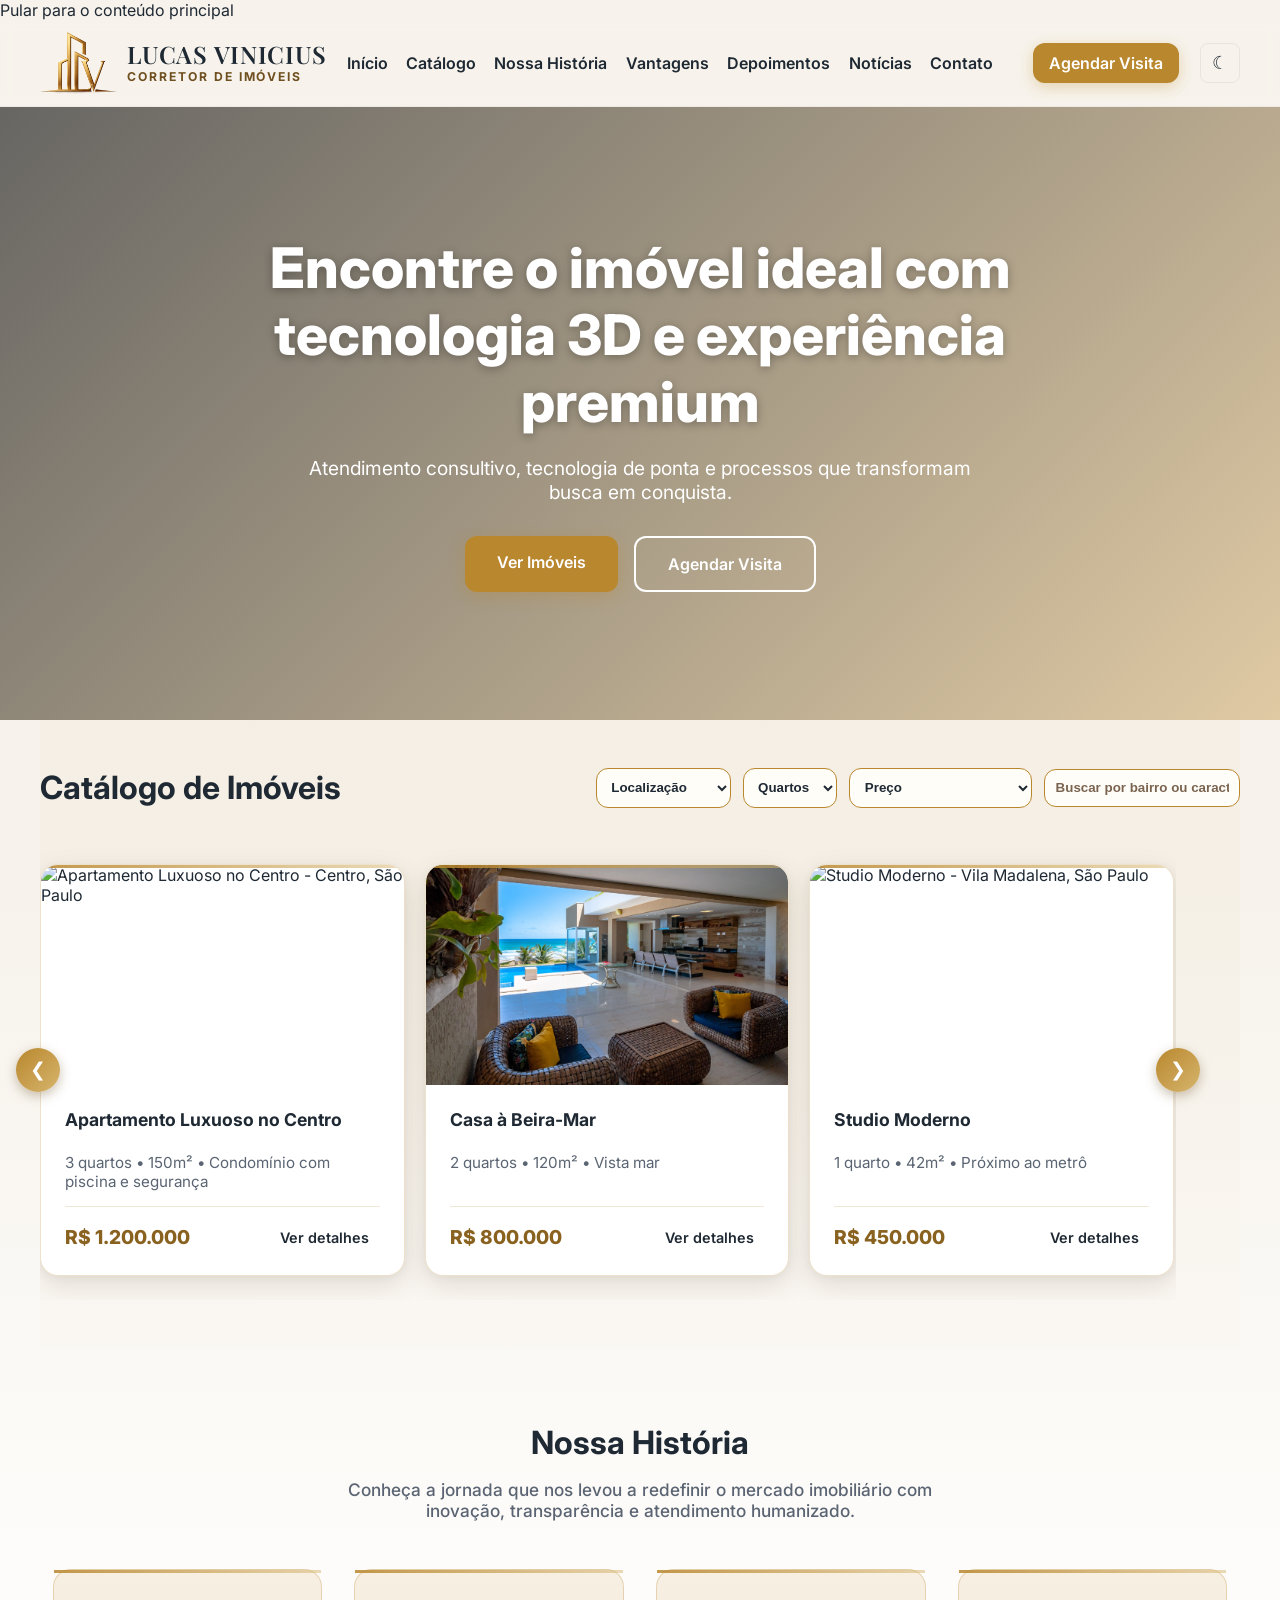
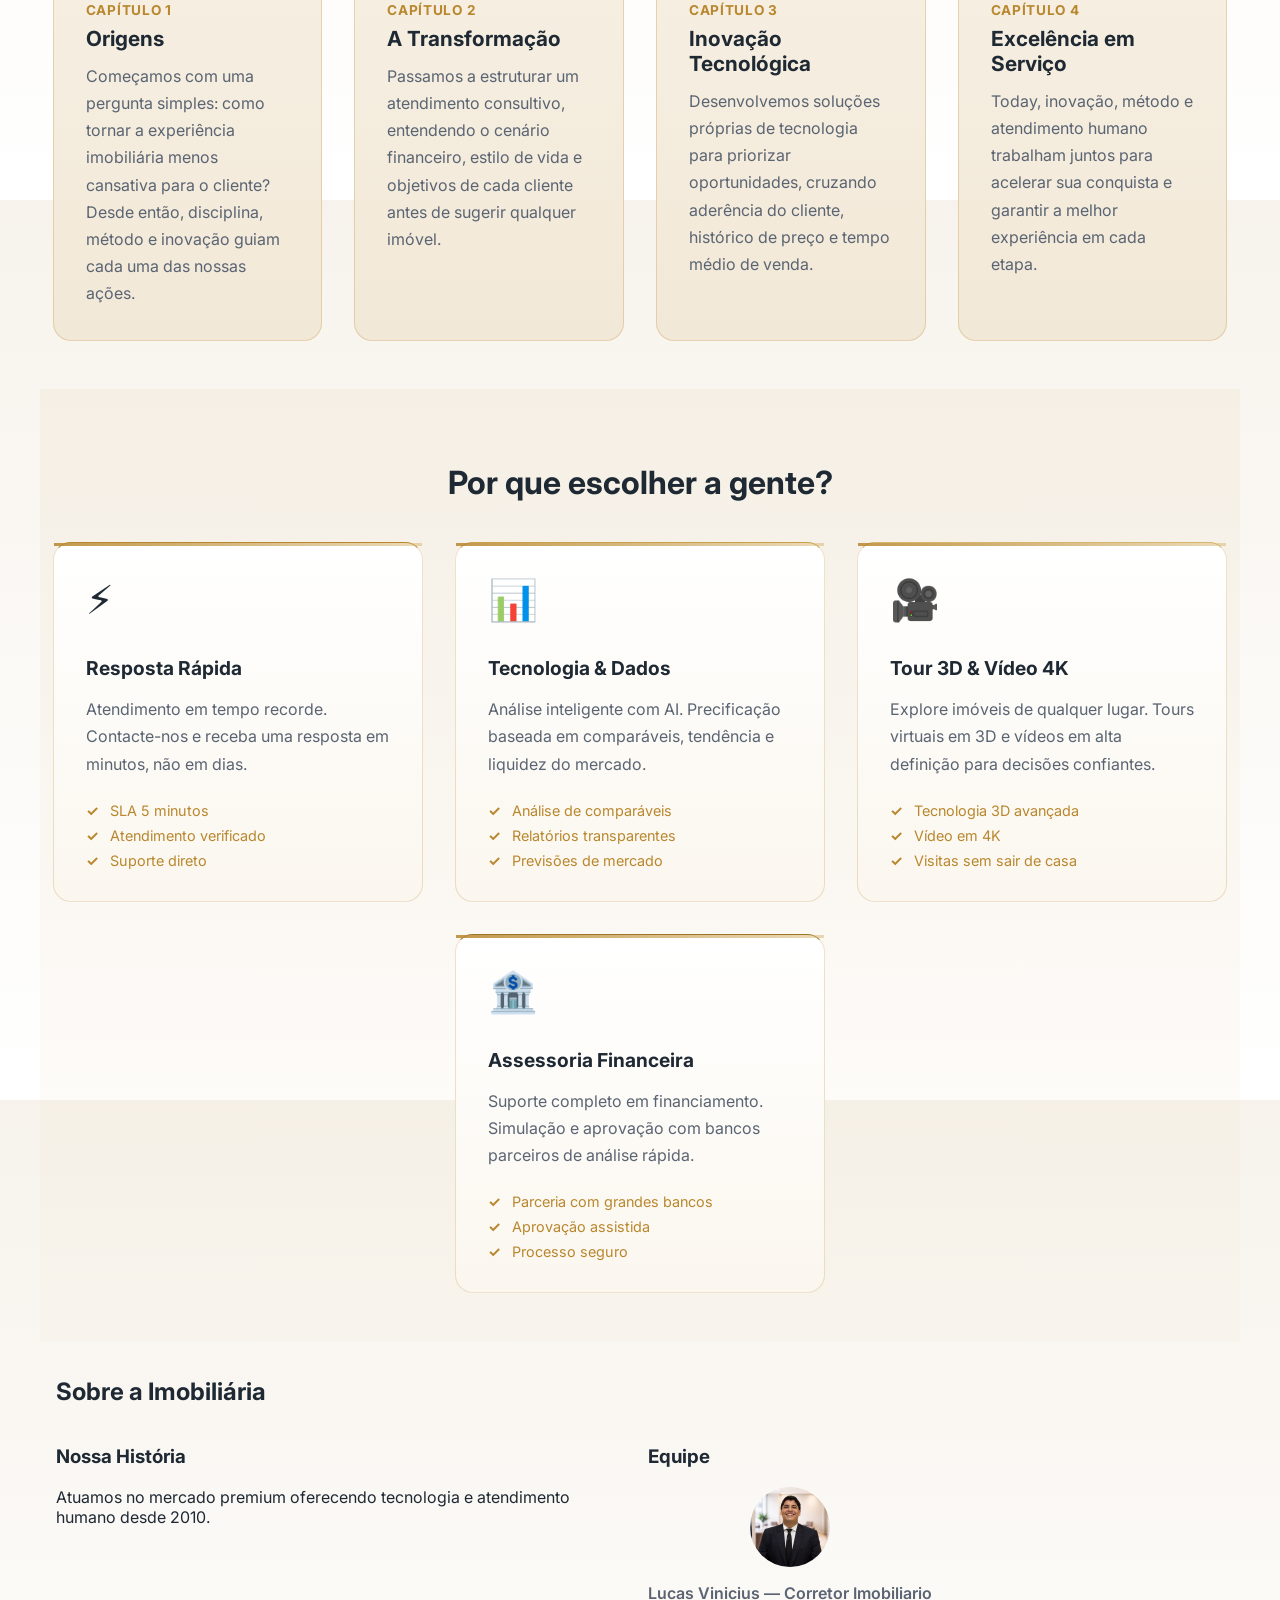
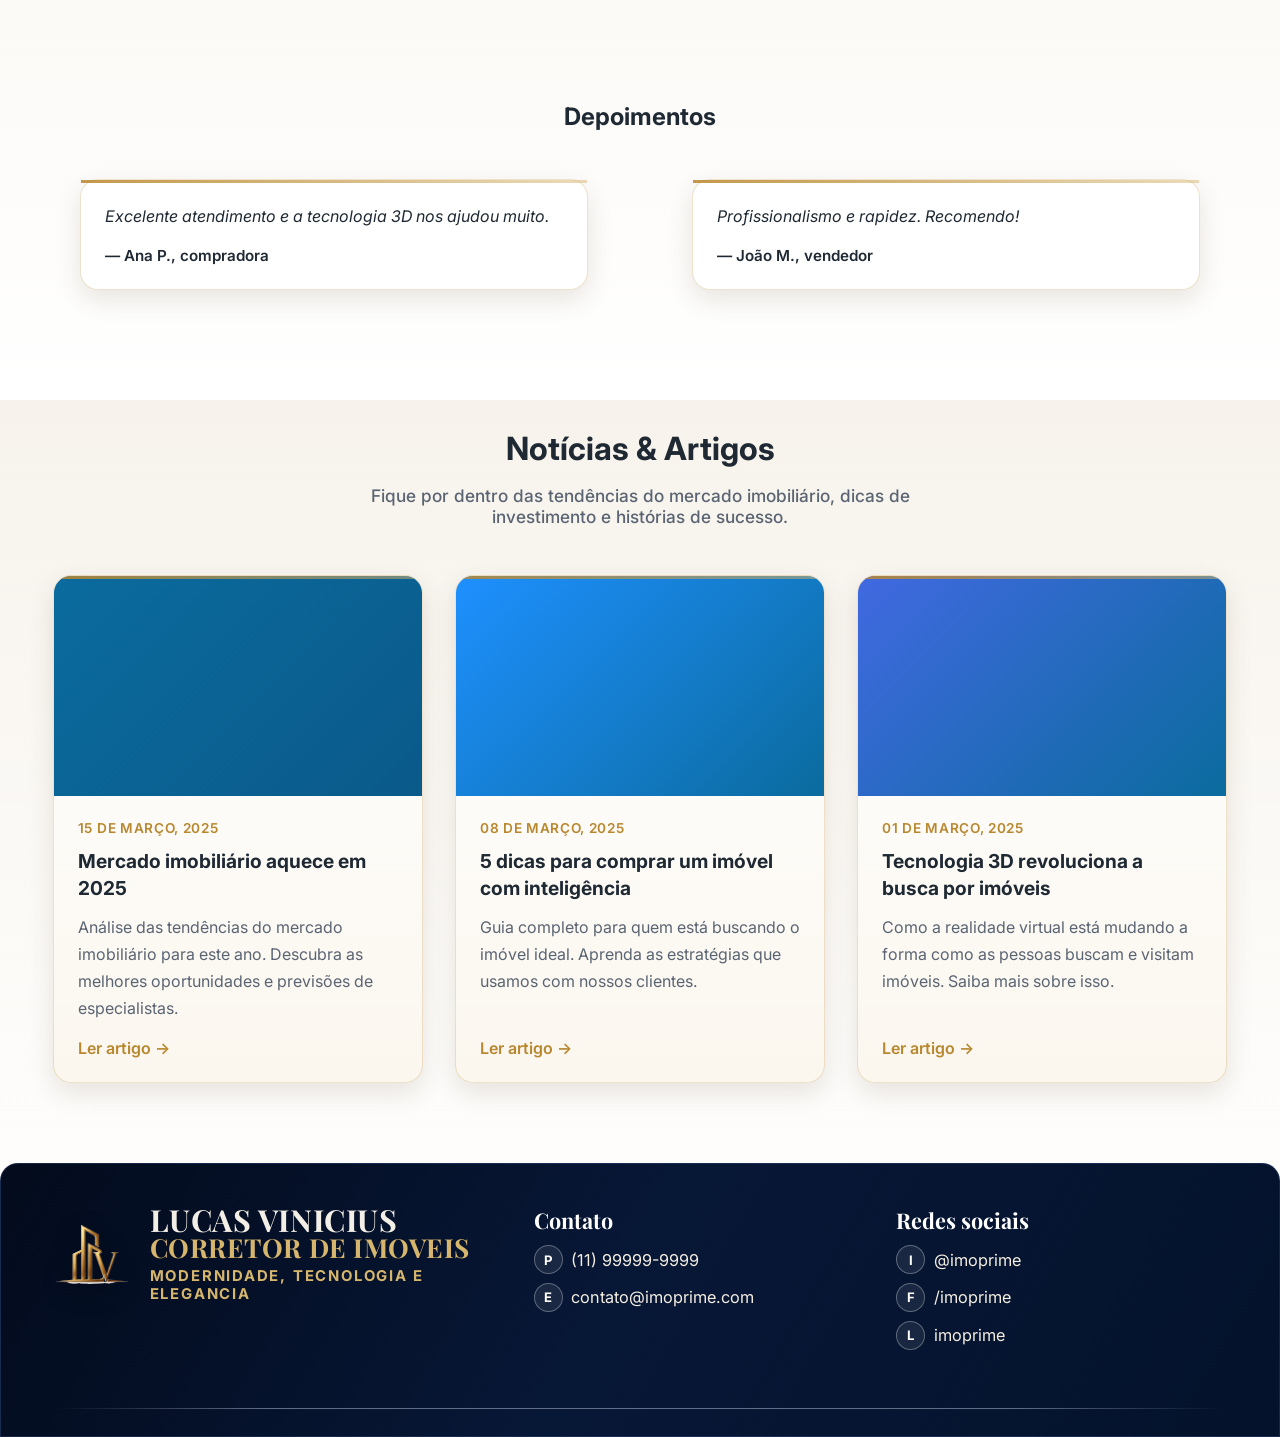
==== commit 472c19de: "Configure automatic deploy with GitHub Pages" ====
--- a/INDEX.HTML
+++ b/INDEX.HTML
@@ -1,63 +1,132 @@
 <!doctype html>
-<html lang="pt-br">
+<html lang="pt-BR">
 <head>
 	<meta charset="utf-8" />
 	<meta name="viewport" content="width=device-width, initial-scale=1" />
-	<title>Imobiliária Premium — Encontre seu imóvel</title>
+	<meta name="description" content="Imobiliária premium com tours 3D interativos. Encontre apartamentos, casas e imóveis de luxo em São Paulo, Rio de Janeiro e Porto Alegre com tecnologia de ponta e atendimento personalizado." />
+	<meta name="keywords" content="imóveis de luxo, apartamentos São Paulo, casas Rio de Janeiro, tour 3D imóveis, imobiliária premium, comprar imóvel, vender imóvel" />
+	<meta name="author" content="ImoPrime Imobiliária" />
+	<meta name="robots" content="index, follow" />
+	
+	<!-- Open Graph / Facebook -->
+	<meta property="og:type" content="website" />
+	<meta property="og:url" content="https://imoprime.com.br/" />
+	<meta property="og:title" content="ImoPrime - Imobiliária Premium com Tours 3D" />
+	<meta property="og:description" content="Encontre o imóvel ideal com tecnologia 3D e experiência premium. Tours virtuais, plantas digitais e atendimento personalizado." />
+	<meta property="og:image" content="https://images.unsplash.com/photo-1560448204-e02f11c3d0e2?q=80&w=1200" />
+	<meta property="og:locale" content="pt_BR" />
+	<meta property="og:site_name" content="ImoPrime" />
+	
+	<!-- Twitter -->
+	<meta name="twitter:card" content="summary_large_image" />
+	<meta name="twitter:url" content="https://imoprime.com.br/" />
+	<meta name="twitter:title" content="ImoPrime - Imobiliária Premium com Tours 3D" />
+	<meta name="twitter:description" content="Encontre o imóvel ideal com tecnologia 3D e experiência premium" />
+	<meta name="twitter:image" content="https://images.unsplash.com/photo-1560448204-e02f11c3d0e2?q=80&w=1200" />
+	
+	<!-- Favicon -->
+	<link rel="icon" type="image/x-icon" href="imagem/icons/favicon.ico" />
+	<link rel="icon" type="image/png" sizes="32x32" href="imagem/icons/favicon-32.png" />
+	<link rel="icon" type="image/png" sizes="16x16" href="imagem/icons/favicon-16.png" />
+	<link rel="apple-touch-icon" sizes="180x180" href="imagem/icons/apple-touch-icon.png" />
+	<link rel="manifest" href="manifest.json" />
+	
+	<title>ImoPrime - Imobiliária Premium | Encontre seu Imóvel com Tour 3D</title>
 	<link rel="stylesheet" href="STYLE.CSS">
 	<link rel="preconnect" href="https://fonts.googleapis.com">
 	<link rel="preconnect" href="https://fonts.gstatic.com" crossorigin>
-	<link href="https://fonts.googleapis.com/css2?family=Inter:wght@300;400;600;700;800&display=swap" rel="stylesheet">
-	<!-- model-viewer removido daqui; disponível somente na página de catálogo -->
+	<link href="https://fonts.googleapis.com/css2?family=Inter:wght@300;400;600;700;800&family=Playfair+Display:wght@600;700&display=swap" rel="stylesheet">
+	<script type="module" src="https://unpkg.com/@google/model-viewer/dist/model-viewer.min.js"></script>
+	
+	<!-- Structured Data -->
+	<script type="application/ld+json">
+	{
+		"@context": "https://schema.org",
+		"@type": "RealEstateAgent",
+		"name": "ImoPrime Imobiliária",
+		"description": "Imobiliária premium especializada em imóveis de alto padrão com tours 3D interativos",
+		"url": "https://imoprime.com.br",
+		"logo": "imagem/LOGO-transparent.png",
+		"image": "https://images.unsplash.com/photo-1560448204-e02f11c3d0e2?q=80&w=1200",
+		"telephone": "+55-11-99999-9999",
+		"email": "contato@imoprime.com",
+		"address": {
+			"@type": "PostalAddress",
+			"streetAddress": "Rua Exemplo, 123",
+			"addressLocality": "São Paulo",
+			"addressRegion": "SP",
+			"postalCode": "01310-100",
+			"addressCountry": "BR"
+		},
+		"priceRange": "R$ 450.000 - R$ 2.200.000",
+		"areaServed": ["São Paulo", "Rio de Janeiro", "Porto Alegre"],
+		"sameAs": [
+			"https://facebook.com/imoprime",
+			"https://instagram.com/imoprime",
+			"https://linkedin.com/company/imoprime"
+		]
+	}
+	</script>
 </head>
 <body>
-	<header class="site-header">
+	<!-- Skip to main content for accessibility -->
+	<a href="#main-content" class="skip-link">Pular para o conteúdo principal</a>
+	
+	<header class="site-header" role="banner">
 		<div class="container header-inner">
 			<div class="brand">
-				<a href="#" class="logo">THE FUTURE<span class="accent"> IMOBILIÁRIA</span></a>
-			</div>
-			<nav class="main-nav" id="mainNav">
+				<a href="INDEX.HTML" class="logo" aria-label="Lucas Vinicius - Corretor de Imóveis">
+					<img src="imagem/LOGO-transparent.png" alt="Lucas Vinicius - Corretor de Imóveis" class="logo-img">
+					<span class="logo-text">
+						<span class="logo-name">Lucas Vinicius</span>
+						<span class="logo-role">Corretor de Imóveis</span>
+					</span>
+				</a>
+			</div>
+			<nav class="main-nav" id="mainNav" role="navigation" aria-label="Navegação principal">
 				<ul>
 					<li><a href="#home">Início</a></li>
-					  <li><a href="CATALOG.HTML">Catálogo de Imóveis</a></li>
-					<li><a href="#tour3d">Tour 3D</a></li>
-					<li><a href="#about">Sobre a Imobiliária</a></li>
-					<li><a href="#vantagens">Vantagens</a></li>
+					<li><a href="CATALOG.HTML">Catálogo</a></li>
+					<li><a href="#historia">Nossa História</a></li>
+					<li><a href="#diferenciais">Vantagens</a></li>
 					<li><a href="#testimonials">Depoimentos</a></li>
+					<li><a href="#blog">Notícias</a></li>
 					<li><a href="https://wa.me/5511999999999?text=Ol%C3%A1%2C+gostaria+de+mais+informa%C3%A7%C3%B5es+sobre+a+imobili%C3%A1ria." target="_blank" rel="noopener">Contato</a></li>
 				</ul>
 			</nav>
 			<div class="actions">
-				<button class="btn btn-ghost" id="menuToggle">☰</button>
-				<a class="btn btn-primary" href="https://wa.me/5511999999999?text=Ol%C3%A1%2C+gostaria+de+agendar+uma+visita." target="_blank" rel="noopener">Agendar Visita</a>
+				<button class="btn btn-ghost" id="menuToggle" aria-label="Abrir menu de navegação" aria-expanded="false" aria-controls="mainNav">
+					<span aria-hidden="true">☰</span>
+				</button>
+				<a class="btn btn-primary" href="https://wa.me/5511999999999?text=Ol%C3%A1%2C+gostaria+de+agendar+uma+visita." target="_blank" rel="noopener noreferrer" aria-label="Agendar visita pelo WhatsApp">Agendar Visita</a>
 				<div class="theme-switch">
-					<button id="themeToggle" class="theme-toggle" title="Alternar tema">☾</button>
+					<button id="themeToggle" class="theme-toggle" aria-label="Alternar tema claro/escuro">
+						<span aria-hidden="true">☾</span>
+					</button>
 				</div>
 			</div>
 		</div>
 	</header>
 
-	<main>
-		<section id="home" class="hero">
-			<div class="hero-overlay"></div>
+	<main id="main-content" role="main">
+		<section id="home" class="hero" aria-labelledby="hero-title" style="background-image: url('https://images.unsplash.com/photo-1600585154340-be6161a56a0c?q=80&w=1920&auto=format&fit=crop&ixlib=rb-4.0.3&s=1c1b5b5f5d6f2b6b1'); background-size: cover; background-position: center;">
+			<div class="hero-overlay" aria-hidden="true"></div>
 			<div class="container hero-content">
 				<div class="hero-text">
-					<h1>Encontre o imóvel ideal com tecnologia 3D e experiência premium</h1>
-					<p class="lead">Visite, explore e decida com confiança — tours 3D interativos, plantas digitais e atendimento personalizado.</p>
+					<h1 id="hero-title">Encontre o imóvel ideal com tecnologia 3D e experiência premium</h1>
+					<p class="lead">Atendimento consultivo, tecnologia de ponta e processos que transformam busca em conquista.</p>
 					<div class="hero-ctas">
-						<a href="CATALOG.HTML" class="btn btn-secondary">Ver Imóveis</a>
+						<a href="CATALOG.HTML" class="btn btn-primary btn-lg">Ver Imóveis</a>
+						<a href="https://wa.me/5511999999999?text=Ol%C3%A1%2C+gostaria+de+agendar+uma+visita." target="_blank" rel="noopener noreferrer" class="btn btn-secondary btn-lg">Agendar Visita</a>
 					</div>
 				</div>
-				<div class="hero-visual">
-					<img src="https://images.unsplash.com/photo-1600585154340-be6161a56a0c?q=80&w=1200&auto=format&fit=crop&ixlib=rb-4.0.3&s=1c1b5b5f5d6f2b6b1" alt="Imóvel de alto padrão">
-				</div>
-			</div>
-		</section>
-
-		<section id="catalog" class="catalog container">
+			</div>
+		</section>
+
+		<section id="catalog" class="catalog container" aria-labelledby="catalog-title">
 			<div class="catalog-header">
-				<h2>Catálogo de Imóveis</h2>
-				<div class="filters">
+				<h2 id="catalog-title">Catálogo de Imóveis</h2>
+				<div class="filters" role="search" aria-label="Filtrar imóveis">
 					<select id="filterLocation"><option value="">Localização</option><option>São Paulo</option><option>Rio de Janeiro</option><option>Porto Alegre</option></select>
 					<select id="filterBedrooms"><option value="">Quartos</option><option value="1">1</option><option value="2">2</option><option value="3">3+</option></select>
 					<select id="filterPrice"><option value="">Preço</option><option value="0-500000">Até R$500.000</option><option value="500000-1000000">R$500.000–1.000.000</option><option value="1000000+">Acima de R$1.000.000</option></select>
@@ -65,18 +134,24 @@
 				</div>
 			</div>
 
-			<section id="carousel" class="carousel">
+			<section id="carousel" class="carousel" aria-label="Imóveis em destaque" aria-roledescription="carrossel">
   <div class="carousel-container">
     <article class="card" data-location="São Paulo" data-bedrooms="3" data-price="1200000">
       <figure class="card-image"><img src="https://images.unsplash.com/photo-1560448204-e02f11c3d0e2?q=80&w=1200&auto=format&fit=crop&ixlib=rb-4.0.3&s=3b3f6b" alt="Apartamento Luxuoso"></figure>
+      <span class="card-badge badge-destaque">DESTAQUE</span>
       <div class="card-body">
         <h3>Apartamento Luxuoso no Centro</h3>
-        <p class="muted">3 quartos • 150m² • Condomínio com piscina e segurança</p>
+        <p class="card-location">📍 São Paulo, SP</p>
+        <p class="muted">3 quartos • 150m² • Piscina e segurança</p>
+        <div class="card-specs">
+          <span class="spec">🛏️ 3 Quartos</span>
+          <span class="spec">📐 150m²</span>
+          <span class="spec">🅿️ 2 Vagas</span>
+        </div>
         <div class="card-footer">
           <strong class="price">R$ 1.200.000</strong>
           <div class="card-actions">
-            <a class="btn btn-sm" href="PROPERTY.HTML" data-id="1">Ver detalhes</a>
-            <button class="btn btn-sm btn-ghost open-tour" data-model="https://modelviewer.dev/shared-assets/models/Astronaut.glb">Tour 3D</button>
+            <a class="btn btn-sm btn-primary" href="PROPERTY.HTML" data-id="1">📄 Detalhes</a>
           </div>
         </div>
       </div>
@@ -84,14 +159,20 @@
 
     <article class="card" data-location="Rio de Janeiro" data-bedrooms="2" data-price="800000">
       <figure class="card-image"><img src="imagem/casa beira mar.avif" alt="Casa à Beira-Mar"></figure>
+      <span class="card-badge badge-popular">POPULAR</span>
       <div class="card-body">
         <h3>Casa à Beira-Mar</h3>
-        <p class="muted">2 quartos • 120m² • Vista mar</p>
+        <p class="card-location">📍 Rio de Janeiro, RJ</p>
+        <p class="muted">2 quartos • 120m² • Vista panorâmica</p>
+        <div class="card-specs">
+          <span class="spec">🛏️ 2 Quartos</span>
+          <span class="spec">📐 120m²</span>
+          <span class="spec">🌊 Vista Mar</span>
+        </div>
         <div class="card-footer">
           <strong class="price">R$ 800.000</strong>
           <div class="card-actions">
-            <a class="btn btn-sm" href="PROPERTY.HTML" data-id="2">Ver detalhes</a>
-            <button class="btn btn-sm btn-ghost open-tour" data-model="https://modelviewer.dev/shared-assets/models/NeilArmstrong.glb">Tour 3D</button>
+            <a class="btn btn-sm btn-primary" href="PROPERTY.HTML" data-id="2">📄 Detalhes</a>
           </div>
         </div>
       </div>
@@ -99,14 +180,20 @@
 
     <article class="card" data-location="Porto Alegre" data-bedrooms="4" data-price="1500000">
       <figure class="card-image"><img src="https://images.unsplash.com/photo-1600585154340-be6161a56a0c?q=80&w=1200&auto=format&fit=crop&ixlib=rb-4.0.3&s=1c1b5b5f5d6f2b6b1" alt="Casa de Alto Padrão"></figure>
+      <span class="card-badge badge-destaque">DESTAQUE</span>
       <div class="card-body">
         <h3>Casa de Alto Padrão</h3>
+        <p class="card-location">📍 Porto Alegre, RS</p>
         <p class="muted">4 quartos • 200m² • Condomínio fechado</p>
+        <div class="card-specs">
+          <span class="spec">🛏️ 4 Quartos</span>
+          <span class="spec">📐 200m²</span>
+          <span class="spec">🏠 Condomínio</span>
+        </div>
         <div class="card-footer">
           <strong class="price">R$ 1.500.000</strong>
           <div class="card-actions">
-            <a class="btn btn-sm" href="PROPERTY.HTML" data-id="3">Ver detalhes</a>
-            <button class="btn btn-sm btn-ghost open-tour" data-model="https://modelviewer.dev/shared-assets/models/NeilArmstrong.glb">Tour 3D</button>
+            <a class="btn btn-sm btn-primary" href="PROPERTY.HTML" data-id="3">📄 Detalhes</a>
           </div>
         </div>
       </div>
@@ -114,28 +201,121 @@
 
     <article class="card" data-location="São Paulo" data-bedrooms="1" data-price="500000">
       <figure class="card-image"><img src="https://images.unsplash.com/photo-1597094938301-5d4b8c1d1b2c?q=80&w=1200&auto=format&fit=crop&ixlib=rb-4.0.3&s=3b3f6b" alt="Studio Moderno"></figure>
+      <span class="card-badge badge-novo">NOVO</span>
       <div class="card-body">
         <h3>Studio Moderno</h3>
+        <p class="card-location">📍 São Paulo, SP</p>
         <p class="muted">1 quarto • 50m² • Próximo ao metrô</p>
+        <div class="card-specs">
+          <span class="spec">🛏️ 1 Quarto</span>
+          <span class="spec">📐 50m²</span>
+          <span class="spec">🚇 Metrô</span>
+        </div>
         <div class="card-footer">
           <strong class="price">R$ 500.000</strong>
           <div class="card-actions">
-            <a class="btn btn-sm" href="PROPERTY.HTML" data-id="4">Ver detalhes</a>
-            <button class="btn btn-sm btn-ghost open-tour" data-model="https://modelviewer.dev/shared-assets/models/Astronaut.glb">Tour 3D</button>
+            <a class="btn btn-sm btn-primary" href="PROPERTY.HTML" data-id="4">📄 Detalhes</a>
           </div>
         </div>
       </div>
     </article>
   </div>
-  <button class="carousel-control prev">&#10094;</button>
-  <button class="carousel-control next">&#10095;</button>
+  <button class="carousel-control prev" aria-label="Imóvel anterior" type="button">
+    <span aria-hidden="true">&#10094;</span>
+  </button>
+  <button class="carousel-control next" aria-label="Próximo imóvel" type="button">
+    <span aria-hidden="true">&#10095;</span>
+  </button>
 </section>
 		</section>
 
 		<!-- Tour 3D removido da página inicial. Tours disponíveis apenas no Catálogo. -->
 
-		<section id="about" class="about container">
-			<h2>Sobre a Imobiliária</h2>
+		<!-- SEÇÃO: Nossa História -->
+		<section id="historia" class="historia container" aria-labelledby="historia-title">
+			<h2 id="historia-title">Nossa História</h2>
+			<div class="historia-intro">
+				<p>Conheça a jornada que nos levou a redefinir o mercado imobiliário com inovação, transparência e atendimento humanizado.</p>
+			</div>
+			<div class="historia-capitulos">
+				<article class="capitulo">
+					<div class="capitulo-numero">CAPÍTULO 1</div>
+					<h3>Origens</h3>
+					<p>Começamos com uma pergunta simples: como tornar a experiência imobiliária menos cansativa para o cliente? Desde então, disciplina, método e inovação guiam cada uma das nossas ações.</p>
+				</article>
+
+				<article class="capitulo">
+					<div class="capitulo-numero">CAPÍTULO 2</div>
+					<h3>A Transformação</h3>
+					<p>Passamos a estruturar um atendimento consultivo, entendendo o cenário financeiro, estilo de vida e objetivos de cada cliente antes de sugerir qualquer imóvel.</p>
+				</article>
+
+				<article class="capitulo">
+					<div class="capitulo-numero">CAPÍTULO 3</div>
+					<h3>Inovação Tecnológica</h3>
+					<p>Desenvolvemos soluções próprias de tecnologia para priorizar oportunidades, cruzando aderência do cliente, histórico de preço e tempo médio de venda.</p>
+				</article>
+
+				<article class="capitulo">
+					<div class="capitulo-numero">CAPÍTULO 4</div>
+					<h3>Excelência em Serviço</h3>
+					<p>Today, inovação, método e atendimento humano trabalham juntos para acelerar sua conquista e garantir a melhor experiência em cada etapa.</p>
+				</article>
+			</div>
+		</section>
+
+		<!-- SEÇÃO: Por que escolher -->
+		<section id="diferenciais" class="diferenciais container" aria-labelledby="diferenciais-title">
+			<h2 id="diferenciais-title">Por que escolher a gente?</h2>
+			<div class="diferenciais-grid">
+				<article class="diferencial-card">
+					<div class="diferencial-icon">⚡</div>
+					<h3>Resposta Rápida</h3>
+					<p>Atendimento em tempo recorde. Contacte-nos e receba uma resposta em minutos, não em dias.</p>
+					<ul class="diferencial-specs">
+						<li>SLA 5 minutos</li>
+						<li>Atendimento verificado</li>
+						<li>Suporte direto</li>
+					</ul>
+				</article>
+
+				<article class="diferencial-card">
+					<div class="diferencial-icon">📊</div>
+					<h3>Tecnologia & Dados</h3>
+					<p>Análise inteligente com AI. Precificação baseada em comparáveis, tendência e liquidez do mercado.</p>
+					<ul class="diferencial-specs">
+						<li>Análise de comparáveis</li>
+						<li>Relatórios transparentes</li>
+						<li>Previsões de mercado</li>
+					</ul>
+				</article>
+
+				<article class="diferencial-card">
+					<div class="diferencial-icon">🎥</div>
+					<h3>Tour 3D & Vídeo 4K</h3>
+					<p>Explore imóveis de qualquer lugar. Tours virtuais em 3D e vídeos em alta definição para decisões confiantes.</p>
+					<ul class="diferencial-specs">
+						<li>Tecnologia 3D avançada</li>
+						<li>Vídeo em 4K</li>
+						<li>Visitas sem sair de casa</li>
+					</ul>
+				</article>
+
+				<article class="diferencial-card">
+					<div class="diferencial-icon">🏦</div>
+					<h3>Assessoria Financeira</h3>
+					<p>Suporte completo em financiamento. Simulação e aprovação com bancos parceiros de análise rápida.</p>
+					<ul class="diferencial-specs">
+						<li>Parceria com grandes bancos</li>
+						<li>Aprovação assistida</li>
+						<li>Processo seguro</li>
+					</ul>
+				</article>
+			</div>
+		</section>
+
+		<section id="about" class="about container" aria-labelledby="about-title">
+			<h2 id="about-title">Sobre a Imobiliária</h2>
 			<div class="about-grid">
 				<div>
 					<h3>Nossa História</h3>
@@ -144,55 +324,109 @@
 				<div>
 					<h3>Equipe</h3>
 					<div class="team">
-						<div class="team-member"><img src="https://images.unsplash.com/photo-1544005313-94ddf0286df2?q=80&w=400&auto=format&fit=crop&ixlib=rb-4.0.3&s=4d4f5" alt="Corretor"><p>Mariana — CEO</p></div>
-						<div class="team-member"><img src="https://images.unsplash.com/photo-1545996124-1d1d83f7fb76?q=80&w=400&auto=format&fit=crop&ixlib=rb-4.0.3&s=3d4a5" alt="Corretor"><p>Lucas — Vendas</p></div>
+						<div class="team-member"><img data-src="imagem/lucas-vinicius.jpg" alt="Lucas Vinicius, Corretor Imobiliario" loading="lazy" width="80" height="80"><p>Lucas Vinicius — Corretor Imobiliario</p></div>
 					</div>
 				</div>
 			</div>
 		</section>
 
-		<section id="vantagens" class="vantagens container">
-			<h2>Vantagens</h2>
-			<ul class="features">
-				<li><strong>Tecnologia 3D:</strong> Tours e plantas digitais interativas.</li>
-				<li><strong>Atendimento:</strong> Corretor dedicado e visitas agendadas.</li>
-				<li><strong>Transparência:</strong> Informações completas e documentação clara.</li>
-				<li><strong>Experiência:</strong> Acompanhamento do início ao fim.</li>
-			</ul>
-		</section>
-
-		<section id="testimonials" class="testimonials container">
-			<h2>Depoimentos</h2>
-			<div class="testimonial-list">
+		<section id="testimonials" class="testimonials container" aria-labelledby="testimonials-title">
+			<h2 id="testimonials-title">Depoimentos</h2>
+			<div class="testimonial-list" role="list">
 				<blockquote class="testimonial"><p>Excelente atendimento e a tecnologia 3D nos ajudou muito.</p><cite>— Ana P., compradora</cite></blockquote>
 				<blockquote class="testimonial"><p>Profissionalismo e rapidez. Recomendo!</p><cite>— João M., vendedor</cite></blockquote>
 			</div>
 		</section>
 
+		<!-- SEÇÃO: Blog/Notícias -->
+		<section id="blog" class="blog container" aria-labelledby="blog-title">
+			<h2 id="blog-title">Notícias & Artigos</h2>
+			<div class="blog-intro">
+				<p>Fique por dentro das tendências do mercado imobiliário, dicas de investimento e histórias de sucesso.</p>
+			</div>
+			<div class="blog-grid">
+				<article class="blog-card">
+					<div class="blog-image" style="background: linear-gradient(135deg, #0b6b9e 0%, #0a5a8a 100%);"></div>
+					<div class="blog-content">
+						<span class="blog-date">15 de Março, 2025</span>
+						<h3>Mercado imobiliário aquece em 2025</h3>
+						<p>Análise das tendências do mercado imobiliário para este ano. Descubra as melhores oportunidades e previsões de especialistas.</p>
+						<a href="#" class="blog-link">Ler artigo →</a>
+					</div>
+				</article>
+
+				<article class="blog-card">
+					<div class="blog-image" style="background: linear-gradient(135deg, #1E90FF 0%, #0b6b9e 100%);"></div>
+					<div class="blog-content">
+						<span class="blog-date">08 de Março, 2025</span>
+						<h3>5 dicas para comprar um imóvel com inteligência</h3>
+						<p>Guia completo para quem está buscando o imóvel ideal. Aprenda as estratégias que usamos com nossos clientes.</p>
+						<a href="#" class="blog-link">Ler artigo →</a>
+					</div>
+				</article>
+
+				<article class="blog-card">
+					<div class="blog-image" style="background: linear-gradient(135deg, #4169E1 0%, #0b6b9e 100%);"></div>
+					<div class="blog-content">
+						<span class="blog-date">01 de Março, 2025</span>
+						<h3>Tecnologia 3D revoluciona a busca por imóveis</h3>
+						<p>Como a realidade virtual está mudando a forma como as pessoas buscam e visitam imóveis. Saiba mais sobre isso.</p>
+						<a href="#" class="blog-link">Ler artigo →</a>
+					</div>
+				</article>
+			</div>
+		</section>
+
 		<!-- Seção de contato removida: contato agora abre via WhatsApp a partir do menu/CTA -->
 	</main>
 
-	<footer class="site-footer">
-		<div class="container footer-inner">
-			<div>
-				<strong>ImoPrime</strong>
-				<address>Rua Exemplo, 123 — São Paulo</address>
-				<p>Contato: (11) 99999-9999 · contato@imoprime.com</p>
-			</div>
-			<div>
-				<p>Selo de Credibilidade</p>
-				<img src="https://via.placeholder.com/120x60?text=Selo" alt="Selo">
-			</div>
+	<footer class="site-footer" role="contentinfo">
+		<div class="container footer-model">
+			<div class="footer-brand">
+				<img src="imagem/LOGO-transparent.png" alt="Lucas Vinicius Imobiliaria" class="footer-brand-logo">
+				<div>
+					<h3><span>Lucas Vinicius</span><span>Corretor de Imoveis</span></h3>
+					<p>Modernidade, tecnologia e elegancia</p>
+				</div>
+			</div>
+			<div class="footer-col">
+				<h4>Contato</h4>
+				<a class="footer-link" href="tel:+5511999999999"><span class="footer-icon">P</span><span>(11) 99999-9999</span></a>
+				<a class="footer-link" href="mailto:contato@imoprime.com"><span class="footer-icon">E</span><span>contato@imoprime.com</span></a>
+			</div>
+			<div class="footer-col">
+				<h4>Redes sociais</h4>
+				<a class="footer-link" href="https://instagram.com/imoprime" target="_blank" rel="noopener noreferrer"><span class="footer-icon">I</span><span>@imoprime</span></a>
+				<a class="footer-link" href="https://facebook.com/imoprime" target="_blank" rel="noopener noreferrer"><span class="footer-icon">F</span><span>/imoprime</span></a>
+				<a class="footer-link" href="https://linkedin.com/company/imoprime" target="_blank" rel="noopener noreferrer"><span class="footer-icon">L</span><span>imoprime</span></a>
+			</div>
+		</div>
+		<div class="container">
+			<div class="footer-line"></div>
 		</div>
 	</footer>
 
-	<div id="tourModal" class="modal" aria-hidden="true">
+	<div id="tourModal" class="modal" role="dialog" aria-modal="true" aria-hidden="true" aria-labelledby="tourModalTitle">
 		<div class="modal-content">
-			<button class="modal-close" id="modalClose">✕</button>
-			<model-viewer id="modalModel" src="" camera-controls style="width:100%;height:60vh;background:#000"></model-viewer>
+			<button class="modal-close" id="modalClose" aria-label="Fechar tour 3D" type="button">
+				<span aria-hidden="true">✕</span>
+			</button>
+			<h2 id="tourModalTitle" class="sr-only">Tour 3D do Imóvel</h2>
+			<model-viewer 
+				id="modalModel" 
+				src="" 
+				camera-controls 
+				auto-rotate
+				style="width:100%;height:60vh;background:#000"
+				aria-label="Modelo 3D interativo do imóvel"
+			></model-viewer>
 		</div>
 	</div>
 
-	<script src="SCRIPT.JS"></script>
+	<!-- Load modern ES6 modules -->
+	<script type="module" src="js/app.js"></script>
+	
+	<!-- Analytics placeholder (uncomment and add your tracking ID) -->
+	<!-- <script async src="https://www.googletagmanager.com/gtag/js?id=UA-XXXXXXXXX-X"></script> -->
 </body>
 </html>
--- a/STYLE.CSS
+++ b/STYLE.CSS
@@ -1,61 +1,266 @@
 :root{
 	--bg:#0f1723;
 	--card:#0b1320;
-	--muted:#9aa3ad;
-	--accent:#0b6b9e; /* azul-marinho variante */
-	--gold:#c9a14a;
-	--price-color:#0b2e3f;
+	--muted:#5a6472;
+	--accent:#b9872e;
+	--gold:#d6b56d;
+	--accent-hover:#9e7427;
+	--price-color:#7f5a1f;
 	--white:#ffffff;
-	--radius:12px;
+	--radius:18px;
+	--radius-sm:12px;
 	--glass:rgba(255,255,255,0.03);
 	font-family: 'Inter', system-ui, -apple-system, 'Segoe UI', Roboto, 'Helvetica Neue', Arial;
 }
 
 *{box-sizing:border-box}
-html,body{height:100%;margin:0;background:linear-gradient(180deg,#f7f7f9, #ffffff);color:var(--text);font-synthesis:none}
+html,body{height:100%;margin:0;background:linear-gradient(180deg,#f7f3ec, #ffffff);color:var(--text);font-synthesis:none}
 a{color:inherit;text-decoration:none}
 .container{max-width:1200px;margin:0 auto;padding:1rem}
 
 /* Header */
 .site-header{position:sticky;top:0;backdrop-filter: blur(6px);background:rgba(255,255,255,0.9);z-index:40;border-bottom:1px solid rgba(0,0,0,0.04)}
 .header-inner{display:flex;align-items:center;justify-content:space-between;padding:0.75rem 0}
-.logo{font-weight:700;font-size:1.25rem;color:var(--text);transition:color .2s ease}
-.logo .accent{color:var(--accent);transition:color .2s ease}
+.logo{font-weight:700;font-size:1.25rem;color:var(--text);transition:color .2s ease;display:flex;align-items:center;gap:0.65rem}
+.logo-img{height:62px;width:auto;display:block;transition:filter .2s ease;flex-shrink:0}
+.logo:hover .logo-img{filter:brightness(0.8)}
+.logo-text{display:flex;flex-direction:column;line-height:1.02}
+.logo-name{font-family:'Playfair Display', Georgia, 'Times New Roman', serif;font-size:1.5rem;font-weight:600;letter-spacing:0.03em;text-transform:uppercase;color:#1f2933}
+.logo-role{font-family:'Inter', system-ui, -apple-system, 'Segoe UI', Roboto, 'Helvetica Neue', Arial, sans-serif;font-size:0.76rem;font-weight:700;letter-spacing:0.16em;text-transform:uppercase;color:#6f4e1f;margin-top:0.3rem}
 .main-nav ul{display:flex;gap:1.15rem;list-style:none;margin:0;padding:0}
 .main-nav a{color:var(--text);font-weight:600;transition:color .18s ease}
 .main-nav a:hover{color:var(--accent)}
 .header-inner .main-nav{margin-right:1.25rem}
 .actions{display:flex;align-items:center;gap:0.5rem}
-.btn{padding:0.6rem 1rem;border-radius:10px;border:0;cursor:pointer;font-weight:600;transition:background .18s ease,color .18s ease,border-color .18s ease}
-.btn-primary{background:var(--accent);color:var(--white)}
+.btn{padding:0.6rem 1rem;border-radius:var(--radius-sm);border:0;cursor:pointer;font-weight:600;transition:background .18s ease,color .18s ease,border-color .18s ease,transform .18s ease}
+.btn-primary{background:var(--accent);color:var(--white);box-shadow:0 4px 12px rgba(185,135,46,0.28)}
+.btn-primary:hover{background:var(--accent-hover);box-shadow:0 6px 16px rgba(158,116,39,0.4);transform:translateY(-2px)}
 .btn-secondary{background:transparent;border:2px solid var(--accent);color:var(--accent)}
+.btn-secondary:hover{background:var(--accent);color:var(--white)}
 .btn-outline{background:transparent;border:1px solid rgba(0,0,0,0.08)}
-.btn-ghost{background:transparent}
-.btn-sm{padding:0.35rem 0.65rem;border-radius:8px}
+.btn-ghost{background:transparent;color:var(--text)}
+.btn-ghost:hover{background:rgba(185,135,46,0.12);color:var(--accent)}
+.btn-sm{padding:0.35rem 0.65rem;border-radius:10px;font-size:0.9rem}
 
 /* Hero */
-.hero{display:flex;align-items:center;padding:3rem 0;position:relative}
-.hero-content{display:grid;grid-template-columns:1fr 480px;gap:2rem;align-items:center}
-.hero-text h1{font-size:2rem;margin:0 0 0.5rem;color:var(--text)}
-.lead{color:var(--muted);margin-bottom:1rem}
-.hero-visual img{width:100%;height:auto;border-radius:16px;box-shadow:0 10px 30px rgba(16,24,40,0.08)}
+.hero{
+	display:flex;
+	align-items:center;
+	justify-content:center;
+	padding:6rem 0;
+	position:relative;
+	min-height:600px;
+	width:100%;
+	background-size:cover;
+	background-position:center;
+	background-attachment:fixed;
+}
+.hero::before{
+	content:'';
+	position:absolute;
+	inset:0;
+	background:linear-gradient(135deg, rgba(0,0,0,0.58) 0%, rgba(185,135,46,0.38) 100%);
+	z-index:1
+}
+.hero-overlay{display:none}
+.hero-content{
+	display:flex;
+	align-items:center;
+	justify-content:center;
+	text-align:center;
+	max-width:900px;
+	position:relative;
+	z-index:2;
+	padding:2rem;
+}
+.hero-text{width:100%}
+.hero-text h1{
+	font-size:3.5rem;
+	margin:0 0 1rem;
+	color:#ffffff;
+	font-weight:800;
+	line-height:1.2;
+	text-shadow:0 2px 10px rgba(0,0,0,0.3)
+}
+.lead{
+	color:#ffffff;
+	margin-bottom:2rem;
+	font-size:1.2rem;
+	opacity:1;
+	max-width:700px;
+	margin-left:auto;
+	margin-right:auto;
+	font-weight:400
+}
+.hero-ctas{
+	display:flex;
+	gap:1rem;
+	justify-content:center;
+	flex-wrap:wrap;
+	margin-top:2rem
+}
+.btn-lg{
+	padding:1rem 2rem;
+	font-size:1rem;
+	border-radius:var(--radius-sm);
+	transition:all .3s ease
+}
+.btn-primary{background:var(--accent);color:var(--white);box-shadow:0 4px 15px rgba(185,135,46,0.32)}
+.btn-primary:hover{background:var(--accent-hover);box-shadow:0 6px 20px rgba(158,116,39,0.42);transform:translateY(-2px)}
+.btn-secondary{background:transparent;border:2px solid #ffffff;color:#ffffff;font-weight:600}
+.btn-secondary:hover{background:rgba(255,255,255,0.1);border-color:#ffffff}
+.hero-visual{display:none}
 
 /* Catalog */
-.catalog-header{display:flex;align-items:center;justify-content:space-between;margin:2rem 0}
-.filters{display:flex;gap:.6rem;align-items:center}
-.filters select,.filters input{padding:.5rem;border-radius:8px;border:1px solid #e6e9ee}
-.cards{display:grid;grid-template-columns:repeat(2,1fr);gap:1rem}
-.card{background:var(--white);border-radius:12px;overflow:hidden;box-shadow:0 6px 22px rgba(16,24,40,0.06);display:flex;flex-direction:column}
-.card-image img{width:100%;height:220px;object-fit:cover}
-.card-body{padding:1rem}
-.card-body h3{margin:0 0 .35rem}
-.muted{color:var(--muted);font-size:.95rem}
-.card-footer{display:flex;justify-content:space-between;align-items:center;margin-top:1rem}
-.price{color:var(--price-color);font-weight:800}
+.catalog{padding:3rem 0;background:linear-gradient(180deg, rgba(185,135,46,0.04) 0%, rgba(185,135,46,0.01) 100%)}
+.catalog-header{display:flex;align-items:center;justify-content:space-between;margin:0 0 2rem;gap:2rem;flex-wrap:wrap}
+.catalog-header h2{margin:0;font-size:2rem;color:var(--text)}
+.cards{display:grid;grid-template-columns:repeat(3,minmax(0,1fr));gap:1.25rem}
+.cards .card{max-width:none;min-width:0;flex:unset}
+.filters{display:flex;gap:.75rem;align-items:center;flex-wrap:wrap}
+.filters select,.filters input{padding:.65rem;border-radius:var(--radius-sm);border:1px solid var(--accent);background:#fffdf8;color:#1f2933;font-weight:600;cursor:pointer;transition:border-color .2s ease}
+.filters select:hover,.filters input:focus{border-color:var(--accent-hover);outline:none}
+.filters input::placeholder{color:#7a6450;opacity:1}
+.filters select option{color:#1f2933;background:#fffdf8}
+
+@media(min-width:1700px){
+	.cards{grid-template-columns:repeat(4,minmax(0,1fr))}
+}
+
+@media(max-width:1200px){
+	.cards{grid-template-columns:repeat(2,minmax(0,1fr))}
+}
+
+@media(max-width:700px){
+	.cards{grid-template-columns:1fr}
+}
+
+.carousel{position:relative;width:100%;margin:2rem 0}
+.carousel-container{display:flex;flex-wrap:nowrap;gap:20px;overflow-x:auto;padding:1rem 0;scroll-behavior:smooth}
+
+@media(min-width:901px){
+	.carousel-container{
+		display:grid;
+		grid-template-columns:repeat(3,minmax(0,1fr));
+		overflow:visible;
+	}
+	.card{
+		flex:unset;
+		min-width:0;
+		max-width:none;
+	}
+	.carousel-control{
+		display:none;
+	}
+}
+
+.card{
+	background:linear-gradient(180deg, #ffffff 0%, #fbf7ef 100%);
+	border-radius:var(--radius);
+	overflow:hidden;
+	display:flex;
+	flex-direction:column;
+	transition:all .4s cubic-bezier(0.34, 1.56, 0.64, 1);
+	border:1px solid rgba(185,135,46,0.24);
+	position:relative;
+	box-shadow:0 10px 28px rgba(71,52,20,0.12), 0 2px 10px rgba(0,0,0,0.05);
+	flex:0 0 calc(33.333% - 14px);
+	min-width:280px;
+	max-width:400px;
+}
+.card::before,
+.diferencial-card::before,
+.blog-card::before,
+.testimonial::before,
+.capitulo::before{
+	content:"";
+	position:absolute;
+	top:0;
+	left:0;
+	right:0;
+	height:3px;
+	background:linear-gradient(90deg, rgba(185,135,46,0.95), rgba(214,181,109,0.55));
+	opacity:0.9;
+}
+.card:hover{
+	transform:translateY(-8px);
+	box-shadow:0 20px 42px rgba(71,52,20,0.2), 0 10px 20px rgba(0,0,0,0.08);
+	border-color:var(--accent);
+}
+
+.card-badge{
+	position:absolute;
+	top:12px;
+	right:12px;
+	padding:0.4rem 0.8rem;
+	border-radius:6px;
+	font-size:0.75rem;
+	font-weight:700;
+	text-transform:uppercase;
+	letter-spacing:0.05em;
+	z-index:10;
+	box-shadow:0 2px 8px rgba(0,0,0,0.2);
+}
+.badge-destaque{background:linear-gradient(135deg, #b9872e 0%, #d6b56d 100%);color:#ffffff}
+.badge-popular{background:linear-gradient(135deg, #a2762a 0%, #c9a14a 100%);color:#ffffff}
+.badge-novo{background:linear-gradient(135deg, #8f6723 0%, #b9872e 100%);color:#ffffff}
+
+.card-image{margin:0;overflow:hidden;height:220px;border-radius:calc(var(--radius) - 2px) calc(var(--radius) - 2px) 0 0}
+.card-image img{width:100%;height:100%;object-fit:cover;transition:transform .4s ease}
+.card:hover .card-image img{transform:scale(1.08)}
+
+.card-body{padding:1.5rem;display:flex;flex-direction:column;flex-grow:1}
+.card-body h3{margin:0 0 0.5rem;font-size:1.1rem;color:var(--text);font-weight:700}
+.card-location{font-size:0.9rem;color:var(--accent);font-weight:600;margin:0 0 0.75rem}
+
+.card-specs{
+	display:flex;
+	gap:0.5rem;
+	margin:0.75rem 0;
+	flex-wrap:wrap;
+}
+.spec{
+	font-size:0.85rem;
+	background:rgba(185,135,46,0.12);
+	color:#8b6828;
+	padding:0.4rem 0.6rem;
+	border-radius:10px;
+	font-weight:600;
+}
+
+.card-footer{
+	display:flex;
+	justify-content:space-between;
+	align-items:center;
+	margin-top:auto;
+	padding-top:1rem;
+	border-top:1px solid rgba(185,135,46,0.2);
+	gap:1rem;
+}
+.price{
+	color:#8a6220;
+	font-weight:800;
+	font-size:1.2rem;
+	white-space:nowrap;
+}
+
+.card-actions{display:flex;gap:0.5rem}
+
+.btn-tertiary{
+	background:rgba(185,135,46,0.14);
+	color:#8a6220;
+	border:1px solid transparent;
+	font-weight:600;
+}
+.btn-tertiary:hover{
+	background:var(--accent);
+	color:#ffffff;
+	transform:scale(1.05);
+}
 
 /* Tour 3D */
 .tour-grid{display:grid;grid-template-columns:repeat(2,1fr);gap:1rem}
-.tour-card{background:var(--white);padding:0;border-radius:12px;overflow:hidden}
+.tour-card{background:var(--white);padding:0;border-radius:var(--radius);overflow:hidden}
 .tour-meta{padding:0.75rem}
 
 /* About / Team */
@@ -64,28 +269,246 @@
 .team-member{display:flex;flex-direction:column;align-items:center}
 .team-member img{width:80px;height:80px;object-fit:cover;border-radius:50%}
 
+/* Historia */
+.historia{padding:3rem 0;text-align:center}
+.historia h2{font-size:2rem;margin-bottom:1rem;color:var(--text)}
+.historia-intro{max-width:600px;margin:0 auto 3rem;color:var(--muted);font-size:1.08rem;font-weight:500}
+.historia-capitulos{display:grid;grid-template-columns:repeat(auto-fit,minmax(250px,1fr));gap:2rem;margin-top:2rem;padding:0 0.8rem}
+.capitulo{background:linear-gradient(180deg, #f6efe2 0%, #f2e8d7 100%);padding:2rem;border-radius:var(--radius);border:1px solid rgba(185,135,46,0.28);text-align:left;transition:transform .3s ease,box-shadow .3s ease;position:relative}
+.capitulo:hover{transform:translateY(-6px);box-shadow:0 14px 30px rgba(71,52,20,0.18)}
+.capitulo-numero{font-size:0.85rem;font-weight:700;color:var(--accent);text-transform:uppercase;letter-spacing:0.05em;margin-bottom:0.5rem}
+.capitulo h3{font-size:1.3rem;margin:0.5rem 0 0.75rem;color:var(--text)}
+.capitulo p{color:var(--muted);line-height:1.7;margin:0}
+
+/* Diferenciais */
+.diferenciais{padding:3rem 0;background:linear-gradient(180deg, rgba(185,135,46,0.06) 0%, rgba(214,181,109,0.03) 100%)}
+.diferenciais h2{font-size:2rem;margin-bottom:1rem;text-align:center;color:var(--text)}
+.diferenciais-grid{display:grid;grid-template-columns:repeat(auto-fit,minmax(280px,1fr));gap:2rem;margin-top:2.5rem;padding:0 0.8rem}
+.diferencial-card{background:linear-gradient(180deg, #ffffff 0%, #fbf7ef 100%);padding:2rem;border-radius:var(--radius);border:1px solid rgba(185,135,46,0.24);transition:transform .3s ease,box-shadow .3s ease;position:relative}
+.diferencial-card:nth-child(1){border-top-color:#b9872e}
+.diferencial-card:nth-child(2){border-top-color:#c9a14a}
+.diferencial-card:nth-child(3){border-top-color:#d6b56d}
+.diferencial-card:nth-child(4){border-top-color:#9e7427}
+.diferencial-card:hover{transform:translateY(-7px);box-shadow:0 16px 34px rgba(71,52,20,0.2)}
+.diferencial-icon{font-size:2.5rem;margin-bottom:1rem;display:inline-block}
+.diferencial-card h3{font-size:1.2rem;margin:1rem 0 0.75rem;color:var(--text)}
+.diferencial-card p{color:var(--muted);margin-bottom:1.5rem;line-height:1.7}
+.diferencial-specs{list-style:none;padding:0;margin:0;display:flex;flex-direction:column;gap:0.5rem;font-size:0.9rem;color:var(--accent)}
+.diferencial-specs li:before{content:"✓ ";font-weight:700;color:var(--accent);margin-right:0.5rem}
+
 /* Features & Testimonials */
 .features{display:grid;grid-template-columns:repeat(2,1fr);gap:.75rem;padding:0;list-style:none}
-.testimonials .testimonial{background:var(--white);padding:1rem;border-radius:12px}
+.testimonials{padding:3rem 0}
+.testimonials h2{text-align:center;margin-bottom:2rem}
+.testimonial-list{display:grid;grid-template-columns:repeat(auto-fit,minmax(300px,1fr));gap:1.5rem}
+.testimonial{background:linear-gradient(180deg, #ffffff 0%, #fbf7ef 100%);padding:1.5rem;border-radius:var(--radius);border:1px solid rgba(185,135,46,0.24);display:flex;flex-direction:column;position:relative;box-shadow:0 10px 26px rgba(71,52,20,0.12)}
+.testimonial p{margin:0 0 1rem;color:var(--text);font-style:italic;line-height:1.6}
+.testimonial cite{color:var(--muted);font-style:normal;font-size:0.95rem;font-weight:600}
+
+/* Blog */
+.blog{padding:3rem 0}
+.blog h2{font-size:2rem;margin-bottom:1rem;text-align:center;color:var(--text)}
+.blog-intro{text-align:center;max-width:600px;margin:0 auto 3rem;color:var(--muted);font-size:1.08rem;font-weight:500}
+.blog-grid{display:grid;grid-template-columns:repeat(auto-fit,minmax(320px,1fr));gap:2rem;padding:0 0.8rem}
+.blog-card{background:linear-gradient(180deg, #ffffff 0%, #fbf7ef 100%);border-radius:var(--radius);overflow:hidden;box-shadow:0 10px 26px rgba(71,52,20,0.12);transition:transform .3s ease,box-shadow .3s ease;display:flex;flex-direction:column;position:relative;border:1px solid rgba(185,135,46,0.24)}
+.blog-card:hover{transform:translateY(-7px);box-shadow:0 18px 36px rgba(71,52,20,0.22)}
+.blog-image{width:100%;height:220px;background-size:cover;background-position:center}
+.blog-content{padding:1.5rem;display:flex;flex-direction:column;flex-grow:1}
+.blog-date{font-size:0.85rem;color:var(--accent);font-weight:600;text-transform:uppercase;letter-spacing:0.05em}
+.blog-card h3{font-size:1.2rem;margin:0.75rem 0;color:var(--text);line-height:1.4}
+.blog-card p{color:var(--muted);margin:0 0 1rem;line-height:1.7;flex-grow:1}
+.blog-link{color:var(--accent);font-weight:600;text-decoration:none;transition:color .2s ease;display:inline-block}
+.blog-link:hover{color:var(--accent-hover)}
 
 /* Contact */
 .contact-grid{display:grid;grid-template-columns:1fr 320px;gap:1rem}
 .contact-form label{display:block;margin-bottom:.6rem}
-.contact-form input,.contact-form textarea{width:100%;padding:.6rem;border-radius:8px;border:1px solid #e6e9ee}
+.contact-form input,.contact-form textarea{width:100%;padding:.6rem;border-radius:var(--radius-sm);border:1px solid #e6e9ee}
+
+/* Property page: enforce readable contrast in all themes */
+#propertyMain,
+#virtual,
+#gallery,
+#desc{
+	color: var(--text);
+}
+
+#propertyMain .muted,
+#virtual .muted,
+#gallery .muted,
+#desc .muted,
+#propertyDesc{
+	color: var(--muted);
+}
+
+#galleryGrid img{
+	width:100%;
+	height:auto;
+	display:block;
+	border-radius:var(--radius-sm);
+	background:rgba(0,0,0,0.04);
+}
+
+html[data-theme="dark"] #propertyMain,
+html[data-theme="dark"] #virtual,
+html[data-theme="dark"] #gallery,
+html[data-theme="dark"] #desc{
+	background: var(--card-bg);
+	border:1px solid rgba(214,181,109,0.2);
+	border-radius: var(--radius);
+	padding:1.1rem;
+	box-shadow:0 10px 24px rgba(0,0,0,0.28);
+}
+
+html[data-theme="dark"] #mainMedia{
+	background:#20252b !important;
+}
+
+html[data-theme="dark"] #propertyMain h1,
+html[data-theme="dark"] #propertyMain p,
+html[data-theme="dark"] #virtual h2,
+html[data-theme="dark"] #virtual p,
+html[data-theme="dark"] #gallery h2,
+html[data-theme="dark"] #desc h2,
+html[data-theme="dark"] #desc p,
+html[data-theme="dark"] #propertyPrice,
+html[data-theme="dark"] #propertyLocation,
+html[data-theme="dark"] #propertyFeatures,
+html[data-theme="dark"] #propertyShort{
+	color: var(--text);
+}
 
 /* Footer */
-.site-footer{background:linear-gradient(180deg,#08121a,#041018);color:var(--text);padding:2rem 0;margin-top:2rem}
+.site-footer{background:linear-gradient(120deg,#030b1c 0%, #071736 48%, #04122b 100%);color:#f4f7ff;padding:1.6rem 0 0.7rem;margin-top:2rem;border-radius:var(--radius) var(--radius) 0 0;overflow:hidden;border:1px solid rgba(130,170,255,0.16)}
 .footer-inner{display:flex;justify-content:space-between;align-items:center}
+.footer-model{display:grid;grid-template-columns:1.35fr 1fr 1fr;gap:2.2rem;align-items:start}
+.footer-brand{display:flex;align-items:center;gap:1.35rem}
+.footer-brand-logo{width:72px;height:auto;display:block;filter:drop-shadow(0 6px 12px rgba(0,0,0,0.35))}
+.footer-brand h3{margin:0;display:flex;flex-direction:column;gap:0.08rem;font-family:'Playfair Display', Georgia, 'Times New Roman', serif;font-size:1.9rem;line-height:0.94;letter-spacing:0.018em;text-transform:uppercase;font-weight:700;color:#f3efe6}
+.footer-brand h3 span{display:block}
+.footer-brand h3 span:first-child{color:#f3efe6}
+.footer-brand h3 span:last-child{color:#d6b56d;font-size:0.86em}
+.footer-brand p{margin:0.42rem 0 0;font-family:'Inter', system-ui, -apple-system, 'Segoe UI', Roboto, 'Helvetica Neue', Arial, sans-serif;font-size:0.93rem;letter-spacing:0.12em;text-transform:uppercase;font-weight:700;color:#d6b56d}
+.footer-col h4{margin:0 0 0.7rem;font-size:1.35rem;color:#ffffff;font-family:'Playfair Display', Georgia, 'Times New Roman', serif}
+.footer-link{display:flex;align-items:center;gap:0.55rem;color:#e3ecff;margin-bottom:0.55rem;font-size:1.02rem;text-decoration:none;transition:color .2s ease,transform .2s ease}
+.footer-link:hover{color:#ffffff;transform:translateX(2px)}
+.footer-icon{width:29px;height:29px;border-radius:50%;display:inline-flex;align-items:center;justify-content:center;border:1px solid rgba(255,255,255,0.3);background:rgba(255,255,255,0.08);font-size:0.82rem;font-weight:700;color:#ffffff;flex-shrink:0}
+.footer-line{height:1px;background:linear-gradient(90deg,transparent 0%, rgba(205,216,239,0.45) 18%, rgba(205,216,239,0.45) 82%, transparent 100%);margin-top:1.1rem}
+
+@media(max-width:1100px){
+	.footer-model{grid-template-columns:1fr 1fr;gap:1.4rem}
+	.footer-brand{grid-column:1 / -1}
+}
+
+@media(max-width:900px){
+	.site-footer{padding:1.35rem 0 0.65rem}
+	.footer-model{grid-template-columns:1fr;gap:1.1rem}
+	.footer-brand{align-items:flex-start}
+	.footer-brand-logo{width:60px}
+	.footer-brand h3{font-size:1.3rem;gap:0.04rem}
+	.footer-brand p{font-size:0.78rem;letter-spacing:0.1em}
+	.footer-col h4{font-size:1.06rem}
+	.footer-link{font-size:0.94rem}
+}
 
 /* Modal */
 .modal{position:fixed;inset:0;display:none;align-items:center;justify-content:center;padding:2rem;background:rgba(3,7,18,0.6)}
 .modal[aria-hidden="false"]{display:flex}
-.modal-content{background:var(--card-bg);color:var(--text);border-radius:12px;padding:1rem;max-width:1000px;width:100%;box-shadow:0 12px 40px rgba(2,6,23,0.5)}
+.modal-content{background:var(--card-bg);color:var(--text);border-radius:var(--radius);padding:1rem;max-width:1000px;width:100%;box-shadow:0 12px 40px rgba(2,6,23,0.5)}
 .modal-close{position:absolute;right:1.5rem;top:1.5rem;background:transparent;border:0;font-size:1.1rem}
 
+.site-footer a{color:#f5eee1}
+
+/* Estilos para o carrossel */
+.carousel {
+  position: relative;
+  width: 100%;
+  padding:0 2rem;
+  margin:0 -2rem;
+}
+
+.carousel-container {
+  display: flex;
+  flex-wrap: nowrap;
+  gap: 20px;
+  overflow-x: auto;
+  scroll-behavior: smooth;
+  padding: 1.5rem 0;
+}
+
+.carousel-container::-webkit-scrollbar{height:6px}
+.carousel-container::-webkit-scrollbar-track{background:rgba(185,135,46,0.1)}
+.carousel-container::-webkit-scrollbar-thumb{background:var(--accent);border-radius:3px}
+.carousel-container::-webkit-scrollbar-thumb:hover{background:var(--accent-hover)}
+
+.carousel-item {
+  flex: 0 0 32%;
+  display: block;
+}
+
+.carousel-item img {
+  width: 100%;
+  height: auto;
+}
+
+.carousel-caption {
+  position: absolute;
+  bottom: 20px;
+  left: 50%;
+  transform: translateX(-50%);
+  background: rgba(0, 0, 0, 0.7);
+  color: #fff;
+  padding: 10px;
+  border-radius: 5px;
+}
+
+.carousel-control {
+  position: absolute;
+  top: 50%;
+  transform: translateY(-50%);
+	background:linear-gradient(135deg, #b9872e 0%, #d6b56d 100%);
+  color: #fff;
+  border: none;
+  padding: 12px;
+  cursor: pointer;
+  z-index: 10;
+  border-radius:50%;
+  width:44px;
+  height:44px;
+  display:flex;
+  align-items:center;
+  justify-content:center;
+  font-size:1.2rem;
+  transition:all .3s ease;
+  box-shadow:0 4px 12px rgba(106,78,32,0.35);
+}
+
+.carousel-control:hover{
+	background:linear-gradient(135deg, #9e7427 0%, #b9872e 100%);
+	box-shadow:0 6px 16px rgba(106,78,32,0.45);
+	transform:translateY(-50%) scale(1.1);
+}
+
+.carousel-control.prev {
+  left: 8px;
+}
+
+.carousel-control.next {
+  right: 8px;
+}
+
 /* Utilities & Responsive */
-.muted{color:var(--muted)}
+.muted{color:var(--muted);font-size:.95rem}
 @media(max-width:900px){
+	.logo{gap:0.45rem}
+	.logo-img{height:46px}
+	.logo-name{font-size:1.05rem;letter-spacing:0.02em}
+	.logo-role{display:none}
+	.hero-text h1{font-size:2rem;margin:0 0 0.5rem}
+	.lead{font-size:1rem}
+	.hero-ctas{gap:0.75rem;flex-direction:column}
+	.btn-lg{padding:0.75rem 1.5rem;font-size:0.9rem}
+	.hero{min-height:400px;padding:3rem 0}
 	.hero-content{grid-template-columns:1fr}
 	.cards{grid-template-columns:1fr}
 	.tour-grid{grid-template-columns:1fr}
@@ -93,28 +516,76 @@
 	.contact-grid{grid-template-columns:1fr}
 	.main-nav ul{display:none}
 	.actions #menuToggle{display:block}
+	.historia-capitulos{grid-template-columns:1fr;padding:0 0.35rem}
+	.diferenciais-grid{grid-template-columns:repeat(auto-fit,minmax(250px,1fr));padding:0 0.35rem}
+	.blog-grid{grid-template-columns:1fr;padding:0 0.35rem}
+	.testimonial-list{grid-template-columns:1fr}
+	.card{flex:0 0 calc(50% - 10px);max-width:calc(50% - 10px);min-width:calc(50% - 10px)}
+	.carousel{padding:0 0.5rem;margin:0}
+	.carousel-control{padding:10px}
+	.card-footer{flex-direction:column;align-items:flex-start}
+	.price{width:100%;text-align:center}
+	.card-actions{width:100%;flex-direction:column}
+	.card-actions .btn{width:100%;display:block;text-align:center}
+	
+	/* Carrossel mostra 1 item no mobile */
+	.carousel-item {
+		flex: 0 0 100%;
+	}
+}
+
+@media(max-width:640px){
+	.card{flex:0 0 calc(100% - 20px);max-width:100%;min-width:100%}
+}
+
+@media(min-width:901px) and (max-width:1200px){
+	.card{flex:0 0 calc(50% - 10px)}
+	.carousel-item {
+		flex: 0 0 48%;
+	}
+}
+
+@media(min-width:1201px){
+	.actions #menuToggle{display:none}
+}
+
+@media(min-width:901px) and (max-width:1200px){
+	/* Carrossel mostra 2 itens em tablets */
+	.carousel-item {
+		flex: 0 0 48%;
+	}
 }
 
 @media(min-width:901px){
 	.actions #menuToggle{display:none}
 }
 
+@media(min-width:901px){
+	.diferenciais-grid{
+		grid-template-columns:repeat(3,minmax(0,1fr));
+	}
+	.diferenciais-grid .diferencial-card:nth-child(4){
+		grid-column:2 / 3;
+	}
+}
+
 /* Theme: dark mode override using data-theme on <html> */
 :root{
-	--page-bg: #f7f7f9;
-	--text: #0b1b2b;
-	--muted: #6b7280;
+	--page-bg: #f7f3ec;
+	--text: #1f2933;
+	--muted: #5a6472;
 	--card-bg: #ffffff;
-	--header-bg: rgba(255,255,255,0.9);
-	--price-color:#0b2e3f;
+	--header-bg: rgba(247,243,236,0.92);
+	--price-color:#7f5a1f;
 }
 
 html[data-theme="dark"]{
-	--page-bg: #05121a; /* slightly deeper */
-	--text: #eaf6ff; /* brighter text for headings and body */
-	--muted: #b7c8d2; /* more contrast for secondary text */
-	--card-bg: #07182a; /* slightly lighter card bg to separate from page */
-	--header-bg: rgba(6,16,24,0.75);
+	/* Cor única para todo background em modo escuro */
+	--page-bg: #111315; /* cor base escura única */
+	--text: #f3efe7; /* texto claro */
+	--muted: #e1d9c9; /* texto secundário */
+	--card-bg: #171a1d; /* mesmo que page-bg para unificar */
+	--header-bg: #171a1d; /* mesmo que page-bg */
 	--price-color: var(--gold);
 }
 
@@ -123,7 +594,7 @@
 .card{background:var(--card-bg)}
 .tour-card{background:var(--card-bg)}
 .testimonials .testimonial{background:var(--card-bg)}
-.site-footer{background:linear-gradient(180deg,#08121a,#041018)}
+.site-footer{background:linear-gradient(120deg,#030b1c 0%, #071736 48%, #04122b 100%);color:#f4f7ff;border-radius:var(--radius) var(--radius) 0 0;overflow:hidden;border:1px solid rgba(130,170,255,0.16)}
 
 /* Theme switch UI */
 .theme-switch{display:flex;gap:0.35rem;align-items:center}
@@ -159,11 +630,13 @@
 .card, .tour-card, .testimonials .testimonial{background:var(--card-bg);color:var(--text)}
 
 /* Dark-theme section contrast fixes */
+
+/* Seções que antes usavam painéis diferentes agora usam a cor unificada */
 html[data-theme="dark"] .about,
 html[data-theme="dark"] .vantagens,
 html[data-theme="dark"] .catalog-header,
 html[data-theme="dark"] .testimonial-list{
-	background: rgba(0,0,0,0.35); /* darker panel for stronger contrast */
+	background: var(--page-bg);
 	color: var(--text);
 	padding: 1.2rem 1rem;
 	border-radius: 10px;
@@ -180,5 +653,114 @@
 /* Ensure muted text still has readable contrast */
 html[data-theme="dark"] .muted{color:var(--muted)}
 
-
-
+/* Dark mode: force high-contrast surfaces in sections that were looking washed out */
+html[data-theme="dark"] .historia,
+html[data-theme="dark"] .diferenciais,
+html[data-theme="dark"] .blog,
+html[data-theme="dark"] .testimonials{
+	background: var(--page-bg);
+	border-radius: var(--radius);
+	overflow: hidden;
+}
+
+html[data-theme="dark"] .capitulo{
+	background: linear-gradient(135deg, rgba(185,135,46,0.14) 0%, rgba(23,26,29,0.92) 100%);
+	border-color: rgba(214,181,109,0.28);
+	box-shadow: 0 10px 24px rgba(0,0,0,0.35);
+}
+
+html[data-theme="dark"] .capitulo h3,
+html[data-theme="dark"] .capitulo p,
+html[data-theme="dark"] .historia-intro,
+html[data-theme="dark"] .blog-intro,
+html[data-theme="dark"] .diferencial-card p,
+html[data-theme="dark"] .blog-card p,
+html[data-theme="dark"] .testimonial cite{
+	color: var(--text);
+}
+
+html[data-theme="dark"] .card p,
+html[data-theme="dark"] .card li,
+html[data-theme="dark"] .diferencial-card li,
+html[data-theme="dark"] .blog-card li,
+html[data-theme="dark"] .tour-meta,
+html[data-theme="dark"] .catalog-header p,
+html[data-theme="dark"] #propertyMain p,
+html[data-theme="dark"] #desc p,
+html[data-theme="dark"] #virtual p,
+html[data-theme="dark"] #gallery p{
+	color: var(--text);
+}
+
+html[data-theme="dark"] .capitulo-numero,
+html[data-theme="dark"] .blog-date,
+html[data-theme="dark"] .diferencial-specs li:before{
+	color: #e4c987;
+}
+
+html[data-theme="dark"] .diferencial-card,
+html[data-theme="dark"] .blog-card,
+html[data-theme="dark"] .testimonial,
+html[data-theme="dark"] .tour-card{
+	background: var(--card-bg);
+	border: 1px solid rgba(214,181,109,0.22);
+	box-shadow: 0 10px 26px rgba(0,0,0,0.34);
+}
+
+html[data-theme="dark"] .diferencial-specs,
+html[data-theme="dark"] .blog-link,
+html[data-theme="dark"] .card-location,
+html[data-theme="dark"] .price{
+	color: var(--gold);
+}
+
+html[data-theme="dark"] .spec,
+html[data-theme="dark"] .btn-tertiary{
+	background: rgba(214,181,109,0.16);
+	color: #f3e4bf;
+}
+
+html[data-theme="dark"] .filters select,
+html[data-theme="dark"] .filters input{
+	background:#1b1f24;
+	color:#f5efe2;
+	border-color:rgba(214,181,109,0.45);
+}
+
+html[data-theme="dark"] .filters input::placeholder{
+	color:#d9c8ab;
+	opacity:1;
+}
+
+html[data-theme="dark"] .filters select option{
+	background:#1b1f24;
+	color:#f5efe2;
+}
+
+/* Footer mantém visual dedicado também no dark mode */
+html[data-theme="dark"] .site-footer{
+	background: var(--header-bg);
+	border-color: rgba(214,181,109,0.2);
+}
+
+html[data-theme="dark"] .footer-brand p,
+html[data-theme="dark"] .footer-link,
+html[data-theme="dark"] .footer-col h4,
+html[data-theme="dark"] .footer-brand h3,
+html[data-theme="dark"] .footer-line{
+	color: #f5f8ff;
+}
+
+html[data-theme="dark"] .footer-link{
+	opacity: 1;
+}
+
+html[data-theme="dark"] .modal-content{
+	background: var(--card-bg);
+}
+
+html[data-theme="dark"] .logo-name{color:#f7f3e8}
+html[data-theme="dark"] .logo-role{color:#e4c987}
+
+
+
